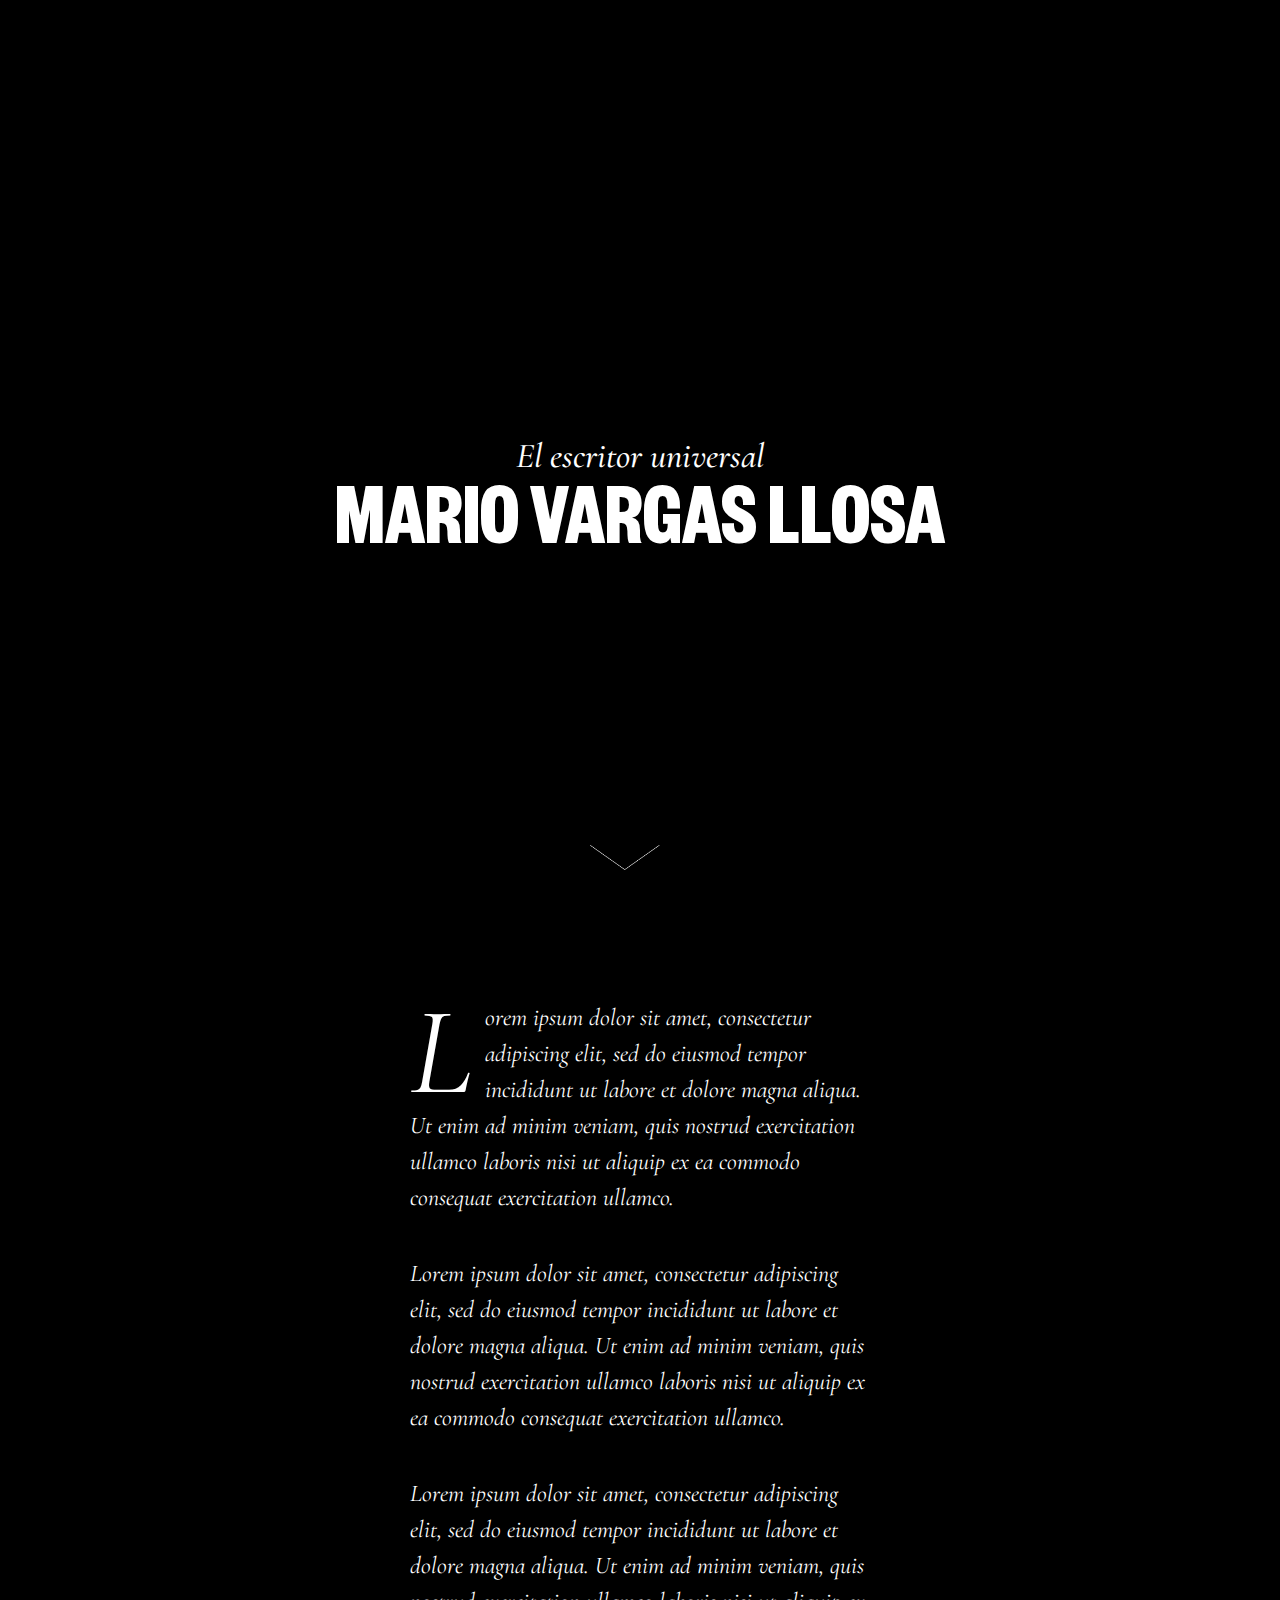
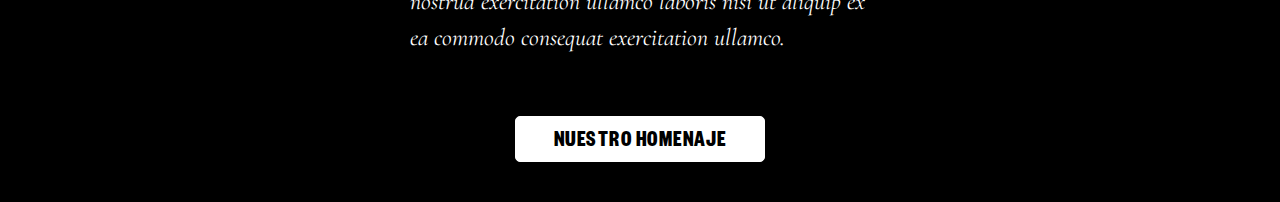
==== index.html @ a758bfcf "fondo blanco" ====
<!DOCTYPE html>
<html lang="en">
<head>
    <meta charset="UTF-8">
    <meta name="viewport" content="width=device-width, initial-scale=1.0">
    <title>MVLL</title>

    <link rel="preconnect" href="https://fonts.googleapis.com">
    <link rel="preconnect" href="https://fonts.gstatic.com" crossorigin>
    <link href="https://fonts.googleapis.com/css2?family=Cormorant+Garamond:ital,wght@0,300;0,400;0,500;0,600;0,700;1,300;1,400;1,500;1,600;1,700&display=swap" rel="stylesheet">

    <style>
        @font-face {
            font-family: 'Founders Grotesk X-Condensed';
            src: url('./fonts/FoundersGroteskXCond-Bold.woff2') format('woff2'),
                 url('./fonts/FoundersGroteskXCond-Bold.woff') format('woff');
            font-weight: bold;            
        }

        body, html {
            background-color: #000;
            margin: 0;
            padding: 0;
            overflow-x: hidden;
            font-style: normal;
            font-display: swap;
        }
        .main-intro{    
            transition: opacity 1s ease-out;
        }
            .box-pantalla-inicio{
                background: #000;
                background-size: cover;
                height: 100vh;       
                position: relative;              
                width: 100%;  
            }
                .box-pantalla-inicio h1{
                    color: #fff;
                    font: 90px / 1.2 'Founders Grotesk X-Condensed';
                    left: 50%;
                    text-align: center;
                    text-transform: uppercase;
                    transform: translate(-50%, -50%);                
                    position: absolute;
                    top: 50%;
                }
                    .box-pantalla-inicio h1 span{
                        display: block;
                        font-family: "Cormorant Garamond", serif;
                        font-size: 35px;
                        font-style: italic;
                        font-weight: 500;
                        text-transform: none;
                    }
                .box-pantalla-inicio img{
                    bottom: 30px;
                    cursor: pointer;
                    left: 50%;
                    margin-left: -50px;
                    max-width: 70px;
                    position: absolute;
                }
            .box-texto-intro{
                padding-top: 100px;
            }
                .box-texto-intro p{
                    color: #fff;
                    font: 24px/1.5 "Cormorant Garamond", serif;
                    font-weight: 400;
                    font-style: italic;
                    margin: 0 auto 40px;
                    max-width: 460px;
                }
                    .box-texto-intro p.capitular::first-letter{
                        font-size: 125px;
                        float: left;
                        line-height: 105px;          
                        margin-right: 0.1em;                                     
                    }
                .box-texto-intro a{
                    background-color: #fff;
                    border: 1px solid #fff;
                    border-radius: 5px;
                    box-sizing: border-box;
                    color: #000;
                    display: block;
                    font: 24px/1.4 'Founders Grotesk X-Condensed';
                    letter-spacing: 0.5px;
                    margin: 60px auto 40px;
                    max-width: 250px;
                    padding: 10px 20px 0 20px;
                    text-align: center;
                    text-decoration: none;
                    text-transform: uppercase;
                }
                    .box-texto-intro a:hover{
                        background-color: #000;
                        color: #fff;
                    }
        .main{
            display: none;
        }
        .hidden {
            display: none;
        }
        #spiral-container {
            width: 100%;
            height: 100vh;
            position: fixed;
            top: 0;
            left: 0;
        }
        .image-title {
            position: fixed;
            top: 80%;
            left: 50%;
            transform: translateX(-50%);
            font-size: 24px;
            font-family: Arial, sans-serif;
            color: #000;
            opacity: 0;
            transition: opacity 0.3s ease;
        }

        .fixed-image {
            position: fixed;
            top: 30%;
            left: 50%;
            transform: translate(-50%, -50%);
            width: 300px;
            height: 300px;
            background-image: url('./img/bg-centro.png'); 
            background-size: cover;
            z-index: 1;
        }

        @media only screen and (max-width: 640px) {

            .box-pantalla-inicio h1{
                font-size: 4.5rem;
                line-height: 0.9;
                width: 95%;
            }
            .box-pantalla-inicio h1 span{
                font-size: 30px;
                line-height: 2;
            }
            .box-texto-intro p{
                padding: 0 20px;
            }

        }

    </style>
</head>
<body>
    <div class="main-intro">
        <div class="box-pantalla-inicio">
            <!--<h1>
                <span>Mario Vargas Llosa</span>
               El escritor universal
            </h1>-->
            <h1>
                <span>El escritor universal</span>
                Mario Vargas Llosa
            </h1>
            <img class="flecha" src="./img/flecha-bajar.png" alt="" width="100%">
        </div>
        <div class="box-texto-intro">
            <p class="capitular">
                Lorem ipsum dolor sit amet, consectetur adipiscing elit, sed do eiusmod tempor incididunt ut labore et dolore magna aliqua. Ut enim ad minim veniam, quis nostrud exercitation ullamco laboris nisi ut aliquip ex ea commodo consequat exercitation ullamco.
            </p>
            <p>
                Lorem ipsum dolor sit amet, consectetur adipiscing elit, sed do eiusmod tempor incididunt ut labore et dolore magna aliqua. Ut enim ad minim veniam, quis nostrud exercitation ullamco laboris nisi ut aliquip ex ea commodo consequat exercitation ullamco.
            </p>
            <p>
                Lorem ipsum dolor sit amet, consectetur adipiscing elit, sed do eiusmod tempor incididunt ut labore et dolore magna aliqua. Ut enim ad minim veniam, quis nostrud exercitation ullamco laboris nisi ut aliquip ex ea commodo consequat exercitation ullamco.
            </p>
            <a href="./index-contenido.html">nuestro homenaje</a>
        </div>
    </div>
    
    <script>
        document.querySelector(".flecha").addEventListener("click", function() {
            const target = document.querySelector(".box-texto-intro");
            window.scrollTo({
                top: target.offsetTop,
                behavior: "smooth"
            });
        });

    </script>


</body>
</html>
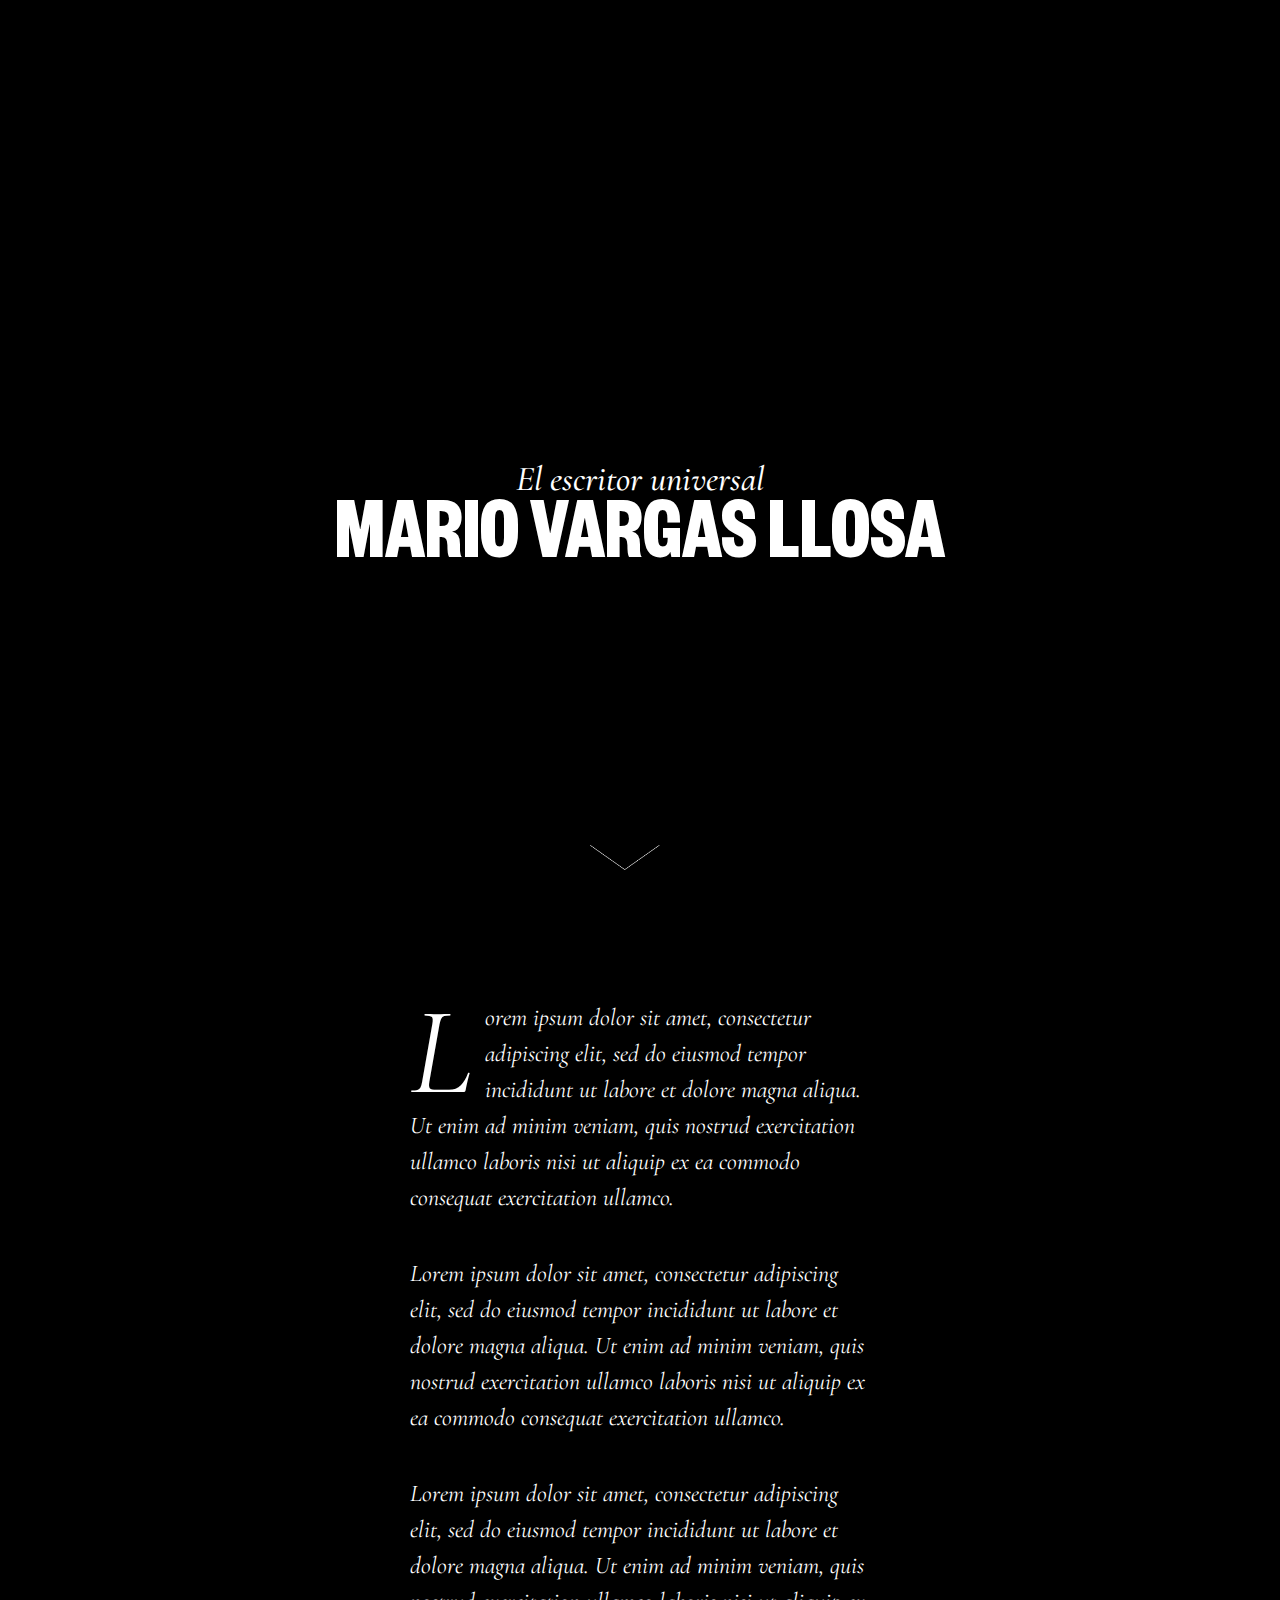
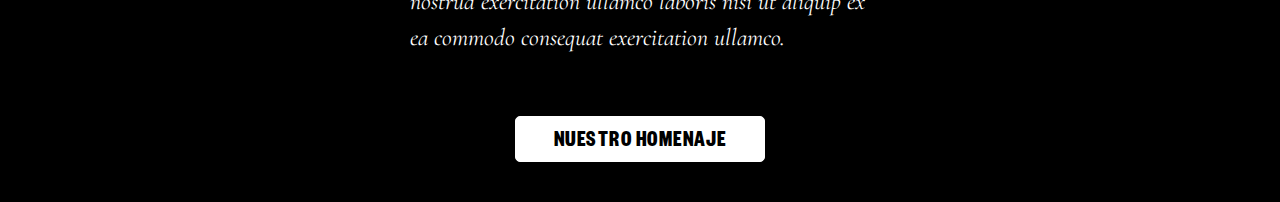
==== commit 230e5531: "fondo blanco" ====
--- a/index.html
+++ b/index.html
@@ -37,7 +37,7 @@
             }
                 .box-pantalla-inicio h1{
                     color: #fff;
-                    font: 90px / 1.2 'Founders Grotesk X-Condensed';
+                    font: 90px/0.7 'Founders Grotesk X-Condensed';
                     left: 50%;
                     text-align: center;
                     text-transform: uppercase;
@@ -51,6 +51,7 @@
                         font-size: 35px;
                         font-style: italic;
                         font-weight: 500;
+                        line-height: 70px;
                         text-transform: none;
                     }
                 .box-pantalla-inicio img{
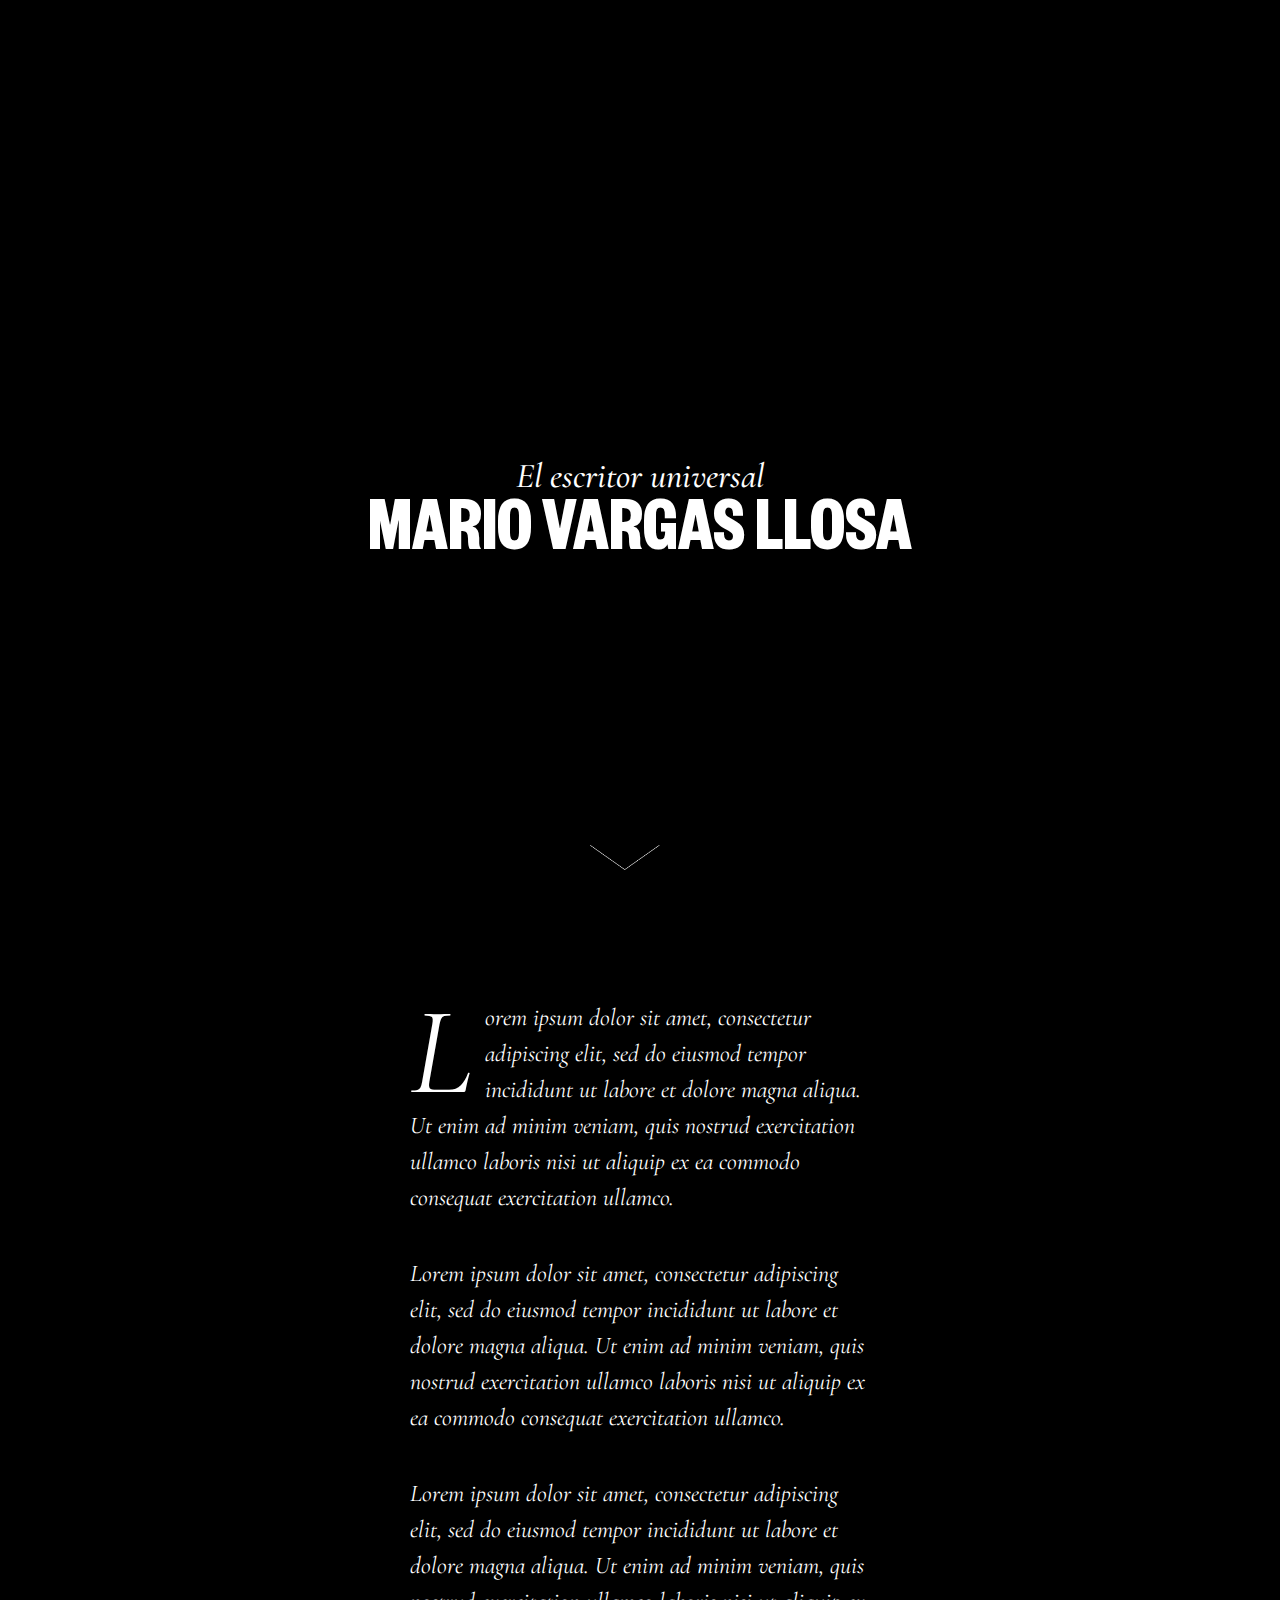
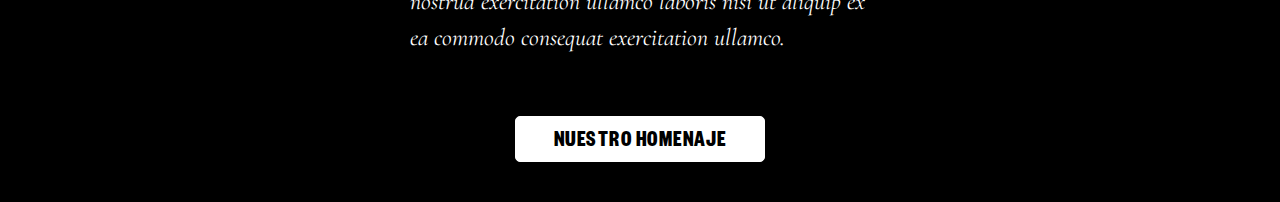
==== commit 2a1727b9: "video en carrusel" ====
--- a/index.html
+++ b/index.html
@@ -37,13 +37,14 @@
             }
                 .box-pantalla-inicio h1{
                     color: #fff;
-                    font: 90px/0.7 'Founders Grotesk X-Condensed';
+                    font: 80px / 0.7 'Founders Grotesk X-Condensed';
                     left: 50%;
                     text-align: center;
                     text-transform: uppercase;
-                    transform: translate(-50%, -50%);                
+                    transform: translate(-50%, -50%);
                     position: absolute;
                     top: 50%;
+                    width: 100%;
                 }
                     .box-pantalla-inicio h1 span{
                         display: block;
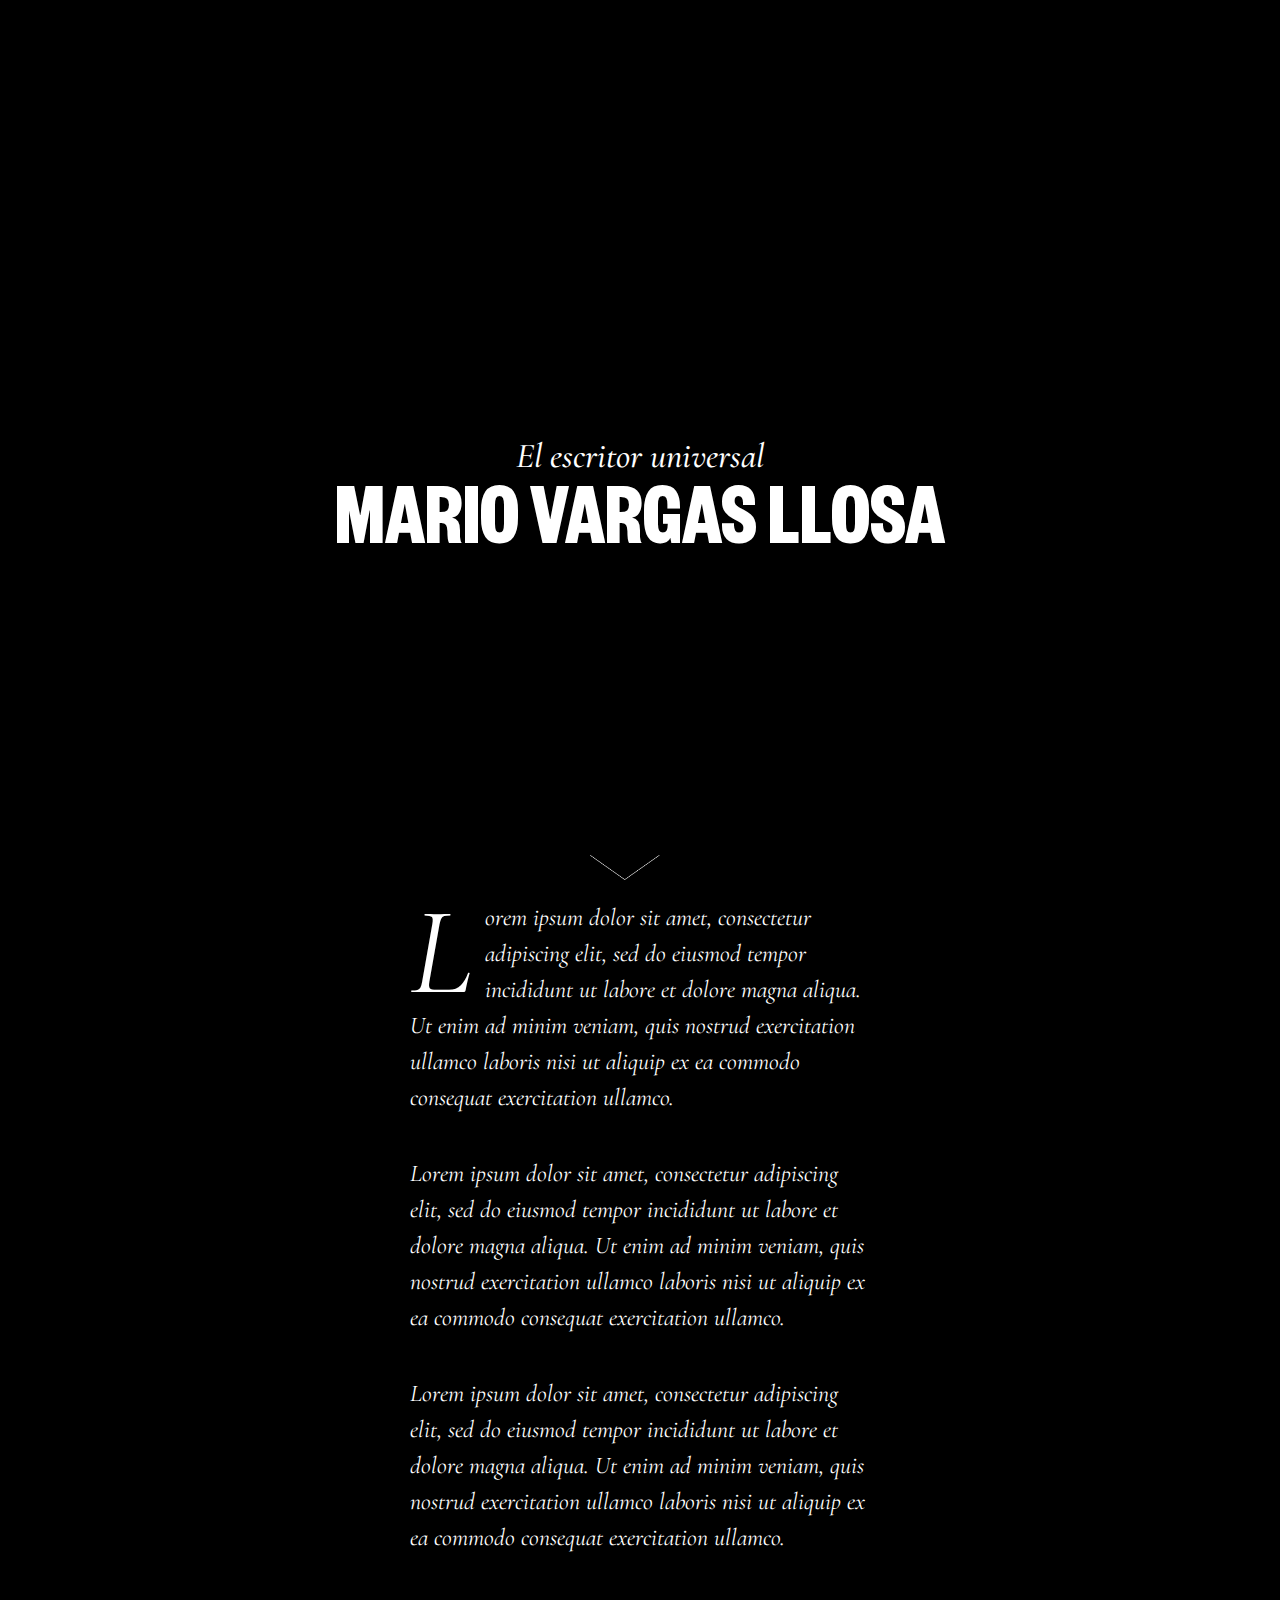
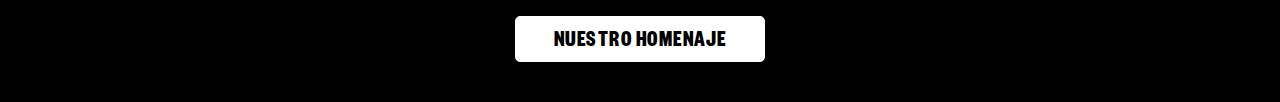
==== commit 36c18a4e: "update" ====
--- a/index.html
+++ b/index.html
@@ -5,164 +5,16 @@
     <meta name="viewport" content="width=device-width, initial-scale=1.0">
     <title>MVLL</title>
 
+    <link rel="stylesheet" href="../css/style.css">
     <link rel="preconnect" href="https://fonts.googleapis.com">
     <link rel="preconnect" href="https://fonts.gstatic.com" crossorigin>
     <link href="https://fonts.googleapis.com/css2?family=Cormorant+Garamond:ital,wght@0,300;0,400;0,500;0,600;0,700;1,300;1,400;1,500;1,600;1,700&display=swap" rel="stylesheet">
 
-    <style>
-        @font-face {
-            font-family: 'Founders Grotesk X-Condensed';
-            src: url('./fonts/FoundersGroteskXCond-Bold.woff2') format('woff2'),
-                 url('./fonts/FoundersGroteskXCond-Bold.woff') format('woff');
-            font-weight: bold;            
-        }
-
-        body, html {
-            background-color: #000;
-            margin: 0;
-            padding: 0;
-            overflow-x: hidden;
-            font-style: normal;
-            font-display: swap;
-        }
-        .main-intro{    
-            transition: opacity 1s ease-out;
-        }
-            .box-pantalla-inicio{
-                background: #000;
-                background-size: cover;
-                height: 100vh;       
-                position: relative;              
-                width: 100%;  
-            }
-                .box-pantalla-inicio h1{
-                    color: #fff;
-                    font: 80px / 0.7 'Founders Grotesk X-Condensed';
-                    left: 50%;
-                    text-align: center;
-                    text-transform: uppercase;
-                    transform: translate(-50%, -50%);
-                    position: absolute;
-                    top: 50%;
-                    width: 100%;
-                }
-                    .box-pantalla-inicio h1 span{
-                        display: block;
-                        font-family: "Cormorant Garamond", serif;
-                        font-size: 35px;
-                        font-style: italic;
-                        font-weight: 500;
-                        line-height: 70px;
-                        text-transform: none;
-                    }
-                .box-pantalla-inicio img{
-                    bottom: 30px;
-                    cursor: pointer;
-                    left: 50%;
-                    margin-left: -50px;
-                    max-width: 70px;
-                    position: absolute;
-                }
-            .box-texto-intro{
-                padding-top: 100px;
-            }
-                .box-texto-intro p{
-                    color: #fff;
-                    font: 24px/1.5 "Cormorant Garamond", serif;
-                    font-weight: 400;
-                    font-style: italic;
-                    margin: 0 auto 40px;
-                    max-width: 460px;
-                }
-                    .box-texto-intro p.capitular::first-letter{
-                        font-size: 125px;
-                        float: left;
-                        line-height: 105px;          
-                        margin-right: 0.1em;                                     
-                    }
-                .box-texto-intro a{
-                    background-color: #fff;
-                    border: 1px solid #fff;
-                    border-radius: 5px;
-                    box-sizing: border-box;
-                    color: #000;
-                    display: block;
-                    font: 24px/1.4 'Founders Grotesk X-Condensed';
-                    letter-spacing: 0.5px;
-                    margin: 60px auto 40px;
-                    max-width: 250px;
-                    padding: 10px 20px 0 20px;
-                    text-align: center;
-                    text-decoration: none;
-                    text-transform: uppercase;
-                }
-                    .box-texto-intro a:hover{
-                        background-color: #000;
-                        color: #fff;
-                    }
-        .main{
-            display: none;
-        }
-        .hidden {
-            display: none;
-        }
-        #spiral-container {
-            width: 100%;
-            height: 100vh;
-            position: fixed;
-            top: 0;
-            left: 0;
-        }
-        .image-title {
-            position: fixed;
-            top: 80%;
-            left: 50%;
-            transform: translateX(-50%);
-            font-size: 24px;
-            font-family: Arial, sans-serif;
-            color: #000;
-            opacity: 0;
-            transition: opacity 0.3s ease;
-        }
-
-        .fixed-image {
-            position: fixed;
-            top: 30%;
-            left: 50%;
-            transform: translate(-50%, -50%);
-            width: 300px;
-            height: 300px;
-            background-image: url('./img/bg-centro.png'); 
-            background-size: cover;
-            z-index: 1;
-        }
-
-        @media only screen and (max-width: 640px) {
-
-            .box-pantalla-inicio h1{
-                font-size: 4.5rem;
-                line-height: 0.9;
-                width: 95%;
-            }
-            .box-pantalla-inicio h1 span{
-                font-size: 30px;
-                line-height: 2;
-            }
-            .box-texto-intro p{
-                padding: 0 20px;
-            }
-
-        }
-
-    </style>
+ 
 </head>
-<body>
+<body id="intro">
     <div class="main-intro">
         <div class="box-pantalla-inicio">
-            <!--<h1>
-                <span>Mario Vargas Llosa</span>
-               El escritor universal
-            </h1>-->
             <h1>
                 <span>El escritor universal</span>
                 Mario Vargas Llosa
@@ -179,10 +31,11 @@
             <p>
                 Lorem ipsum dolor sit amet, consectetur adipiscing elit, sed do eiusmod tempor incididunt ut labore et dolore magna aliqua. Ut enim ad minim veniam, quis nostrud exercitation ullamco laboris nisi ut aliquip ex ea commodo consequat exercitation ullamco.
             </p>
-            <a href="./index-contenido.html">nuestro homenaje</a>
+            <a href="./menu/">nuestro homenaje</a>
         </div>
     </div>
     
+    <!-- flecha bajar -->
     <script>
         document.querySelector(".flecha").addEventListener("click", function() {
             const target = document.querySelector(".box-texto-intro");
--- a/css/style.css
+++ b/css/style.css
@@ -0,0 +1,499 @@
+@font-face {
+    font-family: 'founders_groteskregular';
+    src: url('../fonts/foundersgrotesk-regular-webfont.woff2') format('woff2'),
+         url('../fonts/foundersgrotesk-regular-webfont.woff') format('woff');
+}
+@font-face {
+    font-family: 'Founders Grotesk X-Condensed';
+    src: url('../fonts/FoundersGroteskXCond-Bold.woff2') format('woff2'),
+         url('../fonts/FoundersGroteskXCond-Bold.woff') format('woff');
+    font-weight: bold;            
+}
+
+body, html {    
+    margin: 0;
+    padding: 0;
+    overflow-x: hidden;
+    /* height: 400vh; */
+    font-style: normal;
+    font-display: swap;
+    -webkit-font-smoothing:antialiased;
+    -moz-osx-font-smoothing: grayscale;
+}
+    #intro{
+        background-color: #000;
+    }
+    #menu{
+        overflow-x: hidden;
+        height: 400vh; 
+    }
+    #capitulo{
+
+    }
+.main-intro{
+    /*height: 100%;*/
+    opacity: 1;     
+    z-index: 1000;
+    transition: opacity 1s ease-out;
+}
+    .box-pantalla-inicio{
+        background: #000;
+        background-size: cover;
+        height: 100vh;       
+        position: relative;              
+        width: 100%;  
+    }
+        .box-pantalla-inicio h1{
+            color: #fff;
+            font: 90px / 1.2 'Founders Grotesk X-Condensed';
+            left: 50%;
+            text-align: center;
+            text-transform: uppercase;
+            transform: translate(-50%, -50%);                
+            position: absolute;
+            top: 50%;
+        }
+            .box-pantalla-inicio h1 span{
+                display: block;
+                font-family: "Cormorant Garamond", serif;
+                font-size: 35px;
+                font-style: italic;
+                font-weight: 500;
+                text-transform: none;
+            }
+        .box-pantalla-inicio img{
+            bottom: 20px;
+            cursor: pointer;
+            left: 50%;
+            margin-left: -50px;
+            max-width: 70px;
+            position: absolute;
+        }
+    .box-texto-intro{
+
+    }
+        .box-texto-intro p{
+            color: #fff;
+            font: 24px / 1.5 "Cormorant Garamond", serif;
+            font-weight: 400;
+            font-style: italic;
+            margin: 0 auto 40px;
+            max-width: 460px;      
+        }
+        .box-texto-intro a {
+            background-color: #fff;
+            border: 1px solid #fff;
+            border-radius: 5px;
+            box-sizing: border-box;
+            color: #000;
+            display: block;
+            font: 24px / 1.4 'Founders Grotesk X-Condensed';
+            letter-spacing: 0.5px;
+            margin: 60px auto 40px;
+            max-width: 250px;
+            padding: 10px 20px 0 20px;
+            text-align: center;
+            text-decoration: none;
+            text-transform: uppercase;
+        }
+        .box-texto-intro p.capitular::first-letter,
+        p.interior-capitular::first-letter {
+            font-size: 125px;
+            float: left;
+            line-height: 105px;
+            margin-right: 0.1em;
+        }
+            p.interior-capitular::first-letter{
+                font-size: 90px;                
+                line-height: 70px;
+            }
+
+#spiral-container {
+    width: 100%;
+    height: 100vh;
+    position: fixed;
+    top: 0;
+    left: 0;
+}
+    .image-title {
+        position: fixed;
+        top: 80%;
+        left: 50%;
+        transform: translateX(-50%);
+        font-size: 24px;
+        font-family: Arial, sans-serif;
+        color: #000;
+        opacity: 0;
+        transition: opacity 0.3s ease;
+    }
+    .fixed-image {
+        position: fixed;
+        top: 30%;
+        left: 50%;
+        transform: translate(-50%, -50%);
+        width: 300px;
+        height: 300px;
+        background-image: url('./img/bg-centro.png');
+        background-size: cover;
+        z-index: 1; 
+    }
+
+.main-indicacion{
+    background-color: rgba(255, 255, 255, 0.9);
+    height: 100%;
+    opacity: 1;            
+    position: fixed;
+    width: 100%;
+    z-index: 10;
+    transition: opacity 1s ease;
+}
+    .box-ctn-indicacion{
+        left: 50%;
+        position: absolute;
+        transform: translate(-50%, -50%);
+        top: 50%;
+    }
+        .box-ctn-indicacion img{
+            display: block;
+            margin: 0 auto;
+            max-width: 20px;
+        }
+        .box-ctn-indicacion p{
+            color: rgb(59, 59, 59);
+            font: 17px/1.2 arial;
+            margin: 10px auto;
+            max-width: 200px;
+            text-align: center;
+        }
+    .main-indicacion.fade-out {
+        opacity: 0;
+        pointer-events: none; 
+    }
+#indicacion-desktop{
+    display: block;
+}
+#indicacion-movil{
+    display: none;
+}
+    #indicacion-movil img{
+        max-width: 30px;
+    }
+#image-title {
+    opacity: 0; 
+    transition: opacity 0.5s ease;             
+}
+
+.box-titular-interior{
+    position: fixed;
+    top: 10px;
+    width: 100%;
+    z-index: 10;
+}
+    .box-titular-interior h4{
+        color: #000;
+        font: 40px / 0.7 'Founders Grotesk X-Condensed';
+        letter-spacing: 1px;
+        margin: 0 auto;
+        text-align: center;
+        text-transform: uppercase;
+    }
+    .box-titular-interior h4 span {
+            display: block;
+            font-family: "Cormorant Garamond", serif;
+            font-size: 27px;
+            font-style: italic;
+            font-weight: 500;
+            letter-spacing: -1px;
+            line-height: 50px;
+            text-transform: none;
+        }
+
+.menu {
+    background-color: #333;
+    display: flex;
+    width: 100%;    
+}      
+    .menu-button {
+        color: white;
+        cursor: pointer;
+        font-size: 1em;
+        padding: 15px;        
+        text-align: center;        
+        
+        transition: background-color 0.3s;
+    }      
+        .menu-button a{
+            font: 1.1rem/1.2 "Cormorant Garamond", serif;
+            text-decoration: none;
+        }  
+            .menu-button a img{
+                display: inline-block;
+                margin: 0 5px;
+                max-width: 20px;
+                vertical-align: top;
+            }
+        .inicio {
+            background-color: #000;
+            flex: 1;            
+        }
+            .inicio a{
+                color: #fff;
+            }
+        .capitulo {
+            background-color: #fff;
+            border-right: 1px solid #000;
+            color: #000;
+            flex: 2;            
+        }  
+            .capitulo a{
+                color: #000;
+            }
+            .menu-button:hover {
+                /*background-color: #000;*/
+                color: #fff;
+            }
+.header-interior{
+    background-color: #000;
+    color: #fff;
+    padding: 40px 0 60px;
+    text-align: center;
+}
+    .header-interior h5{
+        font: 1.5rem/1.2 "Cormorant Garamond", serif;
+        text-align: center;
+        font-style: italic;
+        font-weight: 500;   
+        margin: 0 auto;
+        position: relative;
+    }
+        .header-interior h5::before,
+        .header-interior h5::after{
+            background-color: #fff;
+            content: '';
+            display: inline-block;
+            height: 1px;
+            margin: 0 10px;
+            vertical-align: middle;
+            width: 10%;            
+        }
+    .header-interior h1{    
+        font: 5rem/0.8 'Founders Grotesk X-Condensed';
+        margin: 3vh auto;
+        max-width: 650px;
+        text-align: center;
+        text-transform: uppercase;
+    }
+    .header-interior p{
+        display: inline-block;
+        font: 1.2rem/1.3 "Cormorant Garamond", serif;
+        font-style: italic;
+        margin: 0 auto;
+        max-width: 340px;
+        text-align: left;
+        vertical-align: top;
+    }
+        p.interior-capitular{
+            
+        }
+    span.separador{
+        background-color: #fff;
+        display: inline-block;
+        height: 250px;
+        margin: 0 20px;
+        vertical-align: top;
+        width: 1px;
+    }
+
+
+.timeline{
+    box-sizing: border-box;
+    padding:50px 0;
+    position:relative;
+    margin: 50px auto;
+    max-width: 800px;    
+}
+    .timeline:before {
+        background:#000;
+        content: '';
+        position:absolute;
+        height:100%;
+        left:50%;        
+        top:-20px;        
+        width:2px;
+        z-index:1;
+    }   
+    .timeline ul{
+        margin:0;
+        padding:0 ;
+    }  
+        .timeline ul li{
+            box-sizing: border-box; 
+            line-height: normal;
+            list-style: none;     
+            
+            position: relative;
+            width: 50%;            
+        }  
+        .timeline ul li .right_content h2{
+            color:#000;
+            font: 6rem/1 "Cormorant Garamond", serif;
+            font-style: italic;
+            margin: 0 auto;
+            padding:0px 2px 18px 0px;
+        }
+        .timeline ul li .right_content h3{
+            font: 1.6rem/1 "Cormorant Garamond", serif;
+            font-style: italic;
+            font-weight: 700;
+            margin: 0 auto;
+        }
+        .timeline ul li .right_content p{
+            font: 16px/1.3 'founders_groteskregular';
+        }
+        .timeline ul li .right_content img{
+            margin: 10px auto;
+        }
+        .timeline ul li:nth-child(odd){
+            border-top: 1px solid #000;
+            clear: both;
+            float: left;
+            padding: 30px 50px 40px 0;
+            text-align: left;            
+        }  
+        .timeline ul li:nth-child(even){
+            clear: both;
+            border-top: 1px solid #000;
+            float: right;
+            margin-top: -400px;
+            padding: 30px 0 40px 50px;
+            text-align:left;            
+        }
+  
+  .left_content{
+    padding-bottom:20px;
+  }
+  
+    .timeline ul li:nth-child(odd):before{
+        content: '';
+        position:absolute;
+        width:10px;
+        height:10px;
+        background:#000;
+        border-radius:50%;
+        right: -6px;
+        top: -5px;
+        z-index:1;
+    }  
+    .timeline ul li:nth-child(even):before{
+        content: '';
+        position:absolute;
+        width:10px;
+        height:10px;
+        background:#000;
+        border-radius:50%;
+        left: -4px;
+        top: -5px;
+    }
+  
+    .timeline ul li:nth-child(odd) .left_content{
+        position:absolute;
+        top:12px;
+        right:-165px;
+        margin:0;
+        padding:8px 16px;
+    
+        color:#fff;
+        box-shadow:0 0 0 3px rgba(59,112,239,0.3);
+        border-radius:18px;
+        
+    }
+    
+    .timeline ul li:nth-child(even) .left_content{
+        position:absolute;
+        top:12px;
+        left:-165px;
+        margin:0;
+        padding:8px 16px;
+        
+        color:#fff;
+        box-shadow:0 0 0 3px rgba(59,112,239,0.3);
+        border-radius:18px;
+        
+    }
+
+
+@media only screen and (max-width: 640px) {
+
+    body,
+    html{
+        height: 100vh;
+    }
+
+    #indicacion-desktop{
+        display: none;
+    }
+    #indicacion-movil{
+        display: block;
+    }
+    .box-pantalla-inicio h1{
+        font-size: 4.5rem;
+        line-height: 0.9;
+        width: 95%;
+    }
+    .box-pantalla-inicio h1 span{
+        font-size: 30px;
+        line-height: 2;
+    }            
+    .menu-button {
+        font-size: 0.9em;
+        padding: 12px;
+    }
+    .header-interior h1 {
+        font-size: 3rem;        
+    }
+    .header-interior p{
+        margin-bottom: 20px;
+    }
+    span.separador{
+        display: none;
+    }
+    .timeline ul {
+        padding-left: 20px;
+    }
+    .timeline ul li .right_content p{
+        font-size: 21px;
+    }
+
+}
+  
+@media (max-width: 1000px){
+    
+    .timeline{
+        width:100%;
+    }
+}
+  
+@media (max-width: 767px){
+    .timeline{
+        width:100%;
+    }
+    .timeline:before{
+        left:20px;
+    }
+    .timeline ul li:nth-child(odd),
+    .timeline ul li:nth-child(even){        
+        margin-top: inherit;
+        padding: 30px 30px 40px;
+        text-align:left;
+        width:100%;       
+    }
+    
+    .timeline ul li:nth-child(odd):before{
+        left: -3px;    
+        /*top: -18px; */ 
+    }
+    .timeline ul li:nth-child(even):before{ 
+        left: -3px;    
+        /*top: -18px; */  
+    }  
+}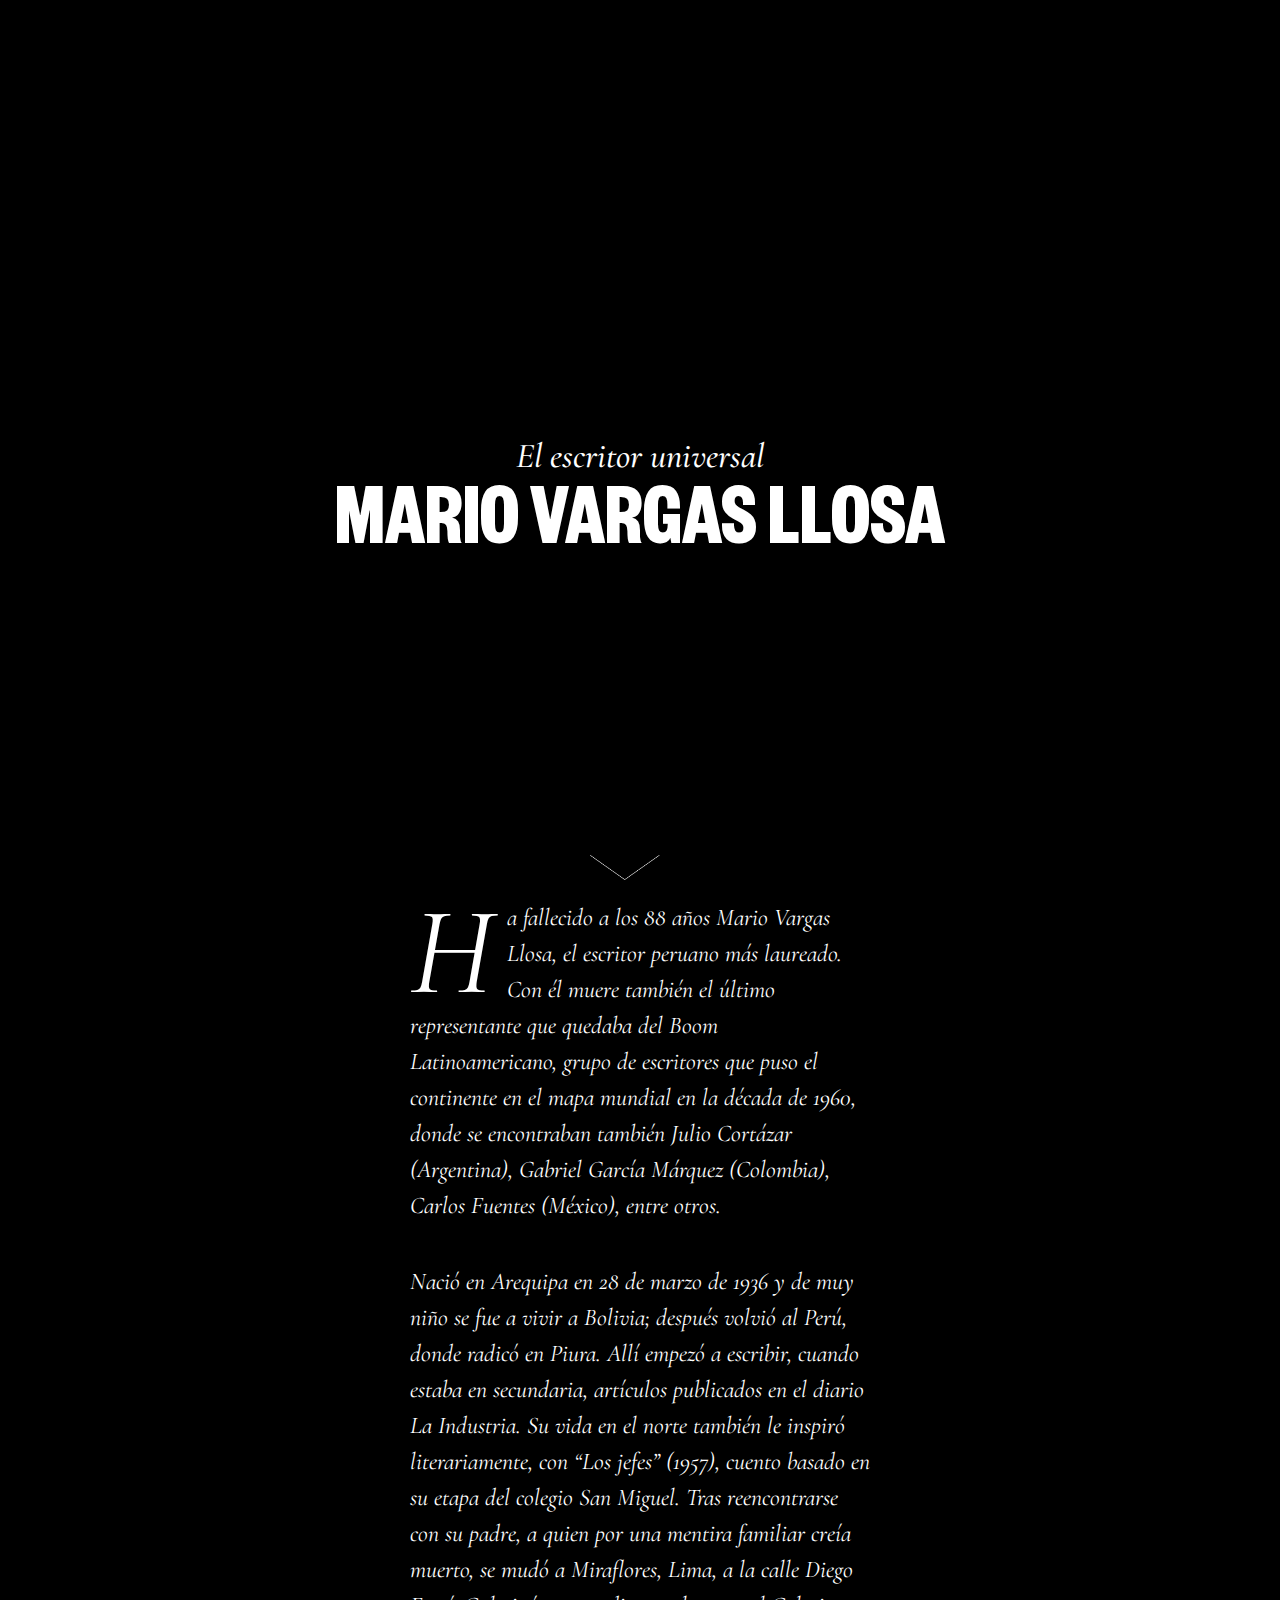
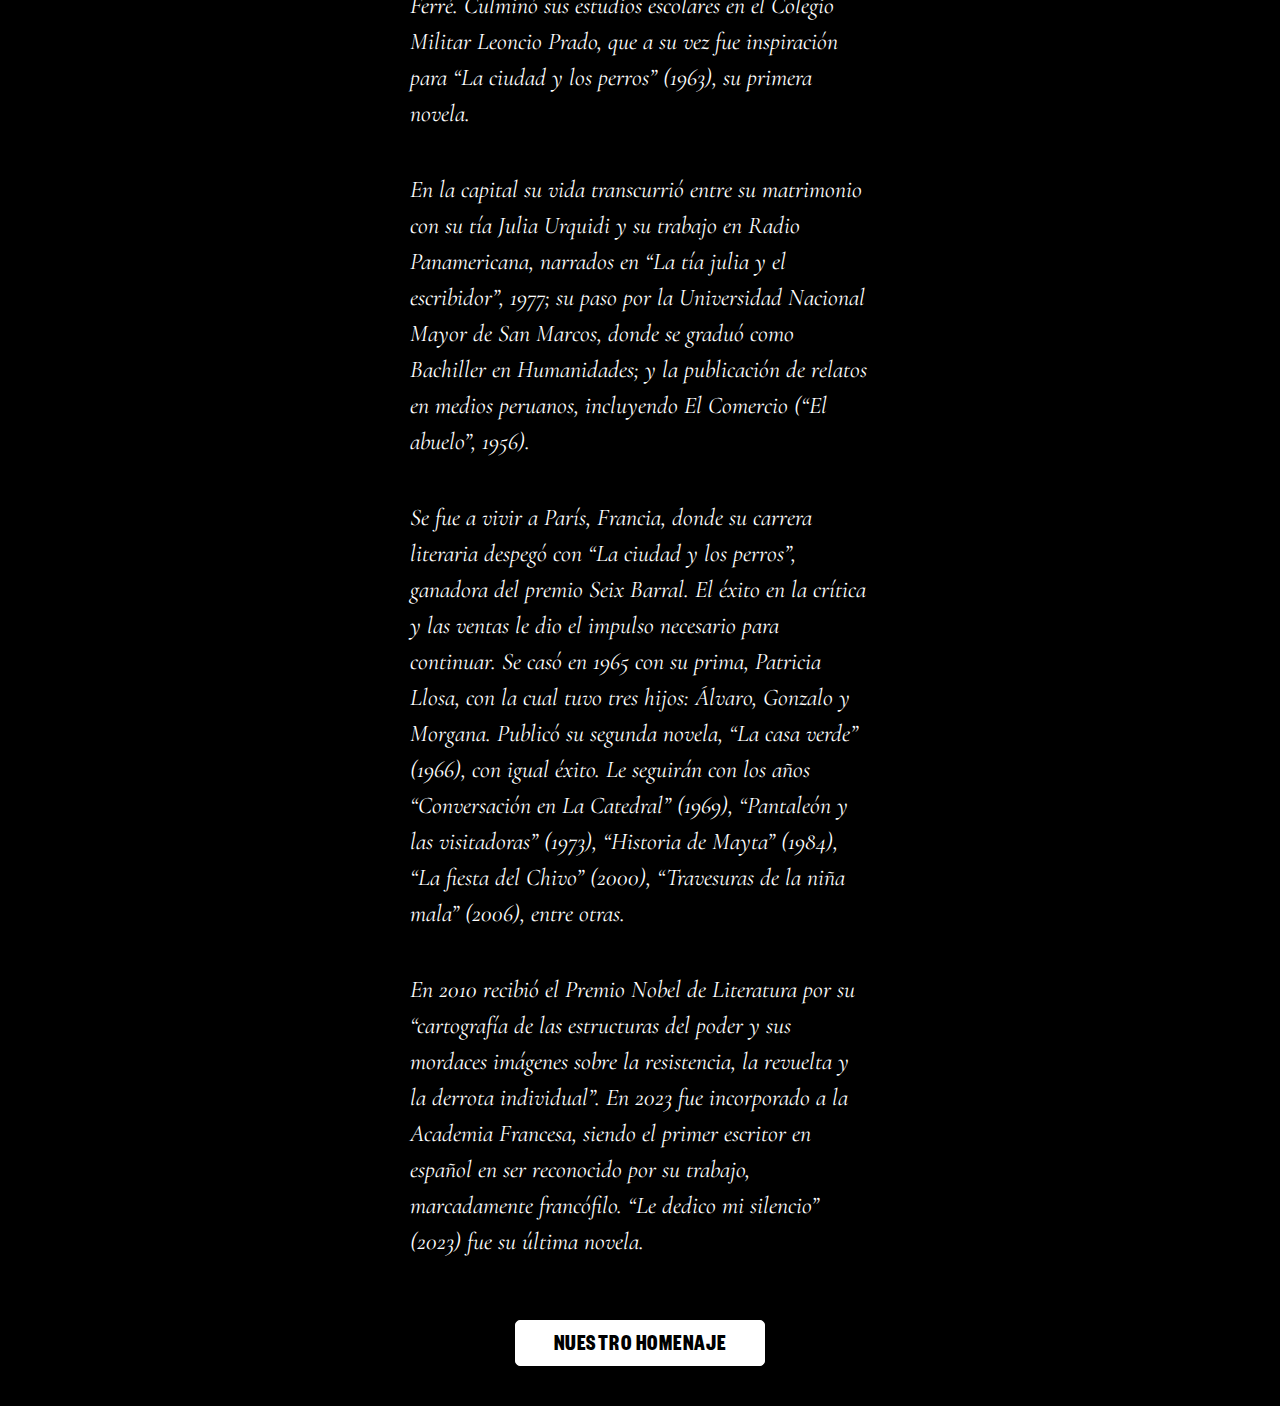
==== commit 962dc44b: "update" ====
--- a/index.html
+++ b/index.html
@@ -5,7 +5,7 @@
     <meta name="viewport" content="width=device-width, initial-scale=1.0">
     <title>MVLL</title>
 
-    <link rel="stylesheet" href="../css/style.css">
+    <link rel="stylesheet" href="./css/style.css?v2">
     <link rel="preconnect" href="https://fonts.googleapis.com">
     <link rel="preconnect" href="https://fonts.gstatic.com" crossorigin>
     <link href="https://fonts.googleapis.com/css2?family=Cormorant+Garamond:ital,wght@0,300;0,400;0,500;0,600;0,700;1,300;1,400;1,500;1,600;1,700&display=swap" rel="stylesheet">
@@ -23,13 +23,20 @@
         </div>
         <div class="box-texto-intro">
             <p class="capitular">
-                Lorem ipsum dolor sit amet, consectetur adipiscing elit, sed do eiusmod tempor incididunt ut labore et dolore magna aliqua. Ut enim ad minim veniam, quis nostrud exercitation ullamco laboris nisi ut aliquip ex ea commodo consequat exercitation ullamco.
+                Ha fallecido a los 88 años Mario Vargas Llosa, el escritor peruano más laureado. Con él muere también el último representante que quedaba del Boom Latinoamericano, grupo de escritores que puso el continente en el mapa mundial en la década de 1960, donde se encontraban también Julio Cortázar (Argentina), Gabriel García Márquez (Colombia), Carlos Fuentes (México), entre otros.
             </p>
             <p>
-                Lorem ipsum dolor sit amet, consectetur adipiscing elit, sed do eiusmod tempor incididunt ut labore et dolore magna aliqua. Ut enim ad minim veniam, quis nostrud exercitation ullamco laboris nisi ut aliquip ex ea commodo consequat exercitation ullamco.
+                Nació en Arequipa en 28 de marzo de 1936 y de muy niño se fue a vivir a Bolivia; después volvió al Perú, donde radicó en Piura. Allí empezó a escribir, cuando estaba en secundaria, artículos publicados en el diario La Industria. Su vida en el norte también le inspiró literariamente, con “Los jefes” (1957), cuento basado en su etapa del colegio San Miguel. Tras reencontrarse con su padre, a quien por una mentira familiar creía muerto, se mudó a Miraflores, Lima, a la calle Diego Ferré. Culminó sus estudios escolares en el Colegio Militar Leoncio Prado, que a su vez fue inspiración para “La ciudad y los perros” (1963), su primera novela.
             </p>
             <p>
-                Lorem ipsum dolor sit amet, consectetur adipiscing elit, sed do eiusmod tempor incididunt ut labore et dolore magna aliqua. Ut enim ad minim veniam, quis nostrud exercitation ullamco laboris nisi ut aliquip ex ea commodo consequat exercitation ullamco.
+                En la capital su vida transcurrió entre su matrimonio con su tía Julia Urquidi y su trabajo en Radio Panamericana, narrados en “La tía julia y el escribidor”, 1977; su paso por la Universidad Nacional Mayor de San Marcos, donde se graduó como Bachiller en Humanidades; y la publicación de relatos en medios peruanos, incluyendo El Comercio (“El abuelo”, 1956).
+            </p>
+            <p>
+                Se fue a vivir a París, Francia, donde su carrera literaria despegó con “La ciudad y los perros”, ganadora del premio Seix Barral. El éxito en la crítica y las ventas le dio el impulso necesario para continuar. Se casó en 1965 con su prima, Patricia Llosa, con la cual tuvo tres hijos: Álvaro, Gonzalo y Morgana. Publicó su segunda novela, “La casa verde” (1966), con igual éxito. Le seguirán con los años “Conversación en La Catedral” (1969), “Pantaleón y las visitadoras” (1973), “Historia de Mayta” (1984), “La fiesta del Chivo” (2000), “Travesuras de la niña mala” (2006), entre otras.
+            </p>
+            <p>
+                En 2010 recibió el Premio Nobel de Literatura por su “cartografía de las estructuras del poder y sus mordaces imágenes sobre la resistencia, la revuelta y la derrota individual”. En 2023 fue incorporado a la Academia Francesa, siendo el primer escritor en español en ser reconocido por su trabajo, marcadamente francófilo. “Le dedico mi silencio” (2023) fue su última novela.
+
             </p>
             <a href="./menu/">nuestro homenaje</a>
         </div>
--- a/css/style.css
+++ b/css/style.css
@@ -2,6 +2,27 @@
     font-family: 'founders_groteskregular';
     src: url('../fonts/foundersgrotesk-regular-webfont.woff2') format('woff2'),
          url('../fonts/foundersgrotesk-regular-webfont.woff') format('woff');
+}
+@font-face {
+    font-family: 'founders_groteskmedium';
+    src: url('../fonts/foundersgrotesk-medium-webfont.woff2') format('woff2'),
+         url('../fonts/foundersgrotesk-medium-webfont.woff') format('woff');
+}
+@font-face {
+    font-family: 'Founders Grotesk';
+    src: url('../fonts/FoundersGrotesk-Bold.woff2') format('woff2'),
+        url('../fonts/FoundersGrotesk-Bold.woff') format('woff');
+    font-weight: bold;
+    font-style: normal;
+    font-display: swap;
+}
+@font-face {
+    font-family: 'Founders Grotesk light';
+    src: url('../fonts/FoundersGrotesk-Light.woff2') format('woff2'),
+        url('../fonts/FoundersGrotesk-Light.woff') format('woff');
+    font-weight: 300;
+    font-style: normal;
+    font-display: swap;
 }
 @font-face {
     font-family: 'Founders Grotesk X-Condensed';
@@ -9,11 +30,32 @@
          url('../fonts/FoundersGroteskXCond-Bold.woff') format('woff');
     font-weight: bold;            
 }
+@font-face {
+    font-family: 'Founders Grotesk Condensed';
+    src: url('../fonts/FoundersGroteskCond-Lt.woff2') format('woff2'),
+        url('../fonts/FoundersGroteskCond-Lt.woff') format('woff');
+    font-weight: 300;
+}
+
+@font-face {
+    font-family: 'prelomedium';
+    src: url('../fonts/Prelo-Medium-webfont.woff2') format('woff2'),
+         url('../fonts/Prelo-Medium-webfont.woff') format('woff');
+}
+
+@font-face {
+    font-family: 'prelobold'; 
+    src: url('../fonts/Prelo-Bold-webfont.woff2') format('woff2'),
+         url('../fonts/Prelo-Bold-webfont.woff') format('woff');
+}
+
+.clear{
+    clear: both;
+}
 
 body, html {    
     margin: 0;
-    padding: 0;
-    overflow-x: hidden;
+    padding: 0;    
     /* height: 400vh; */
     font-style: normal;
     font-display: swap;
@@ -28,7 +70,8 @@
         height: 400vh; 
     }
     #capitulo{
-
+        height: auto;
+        /*overflow-y: hidden;*/
     }
 .main-intro{
     /*height: 100%;*/
@@ -104,7 +147,7 @@
             margin-right: 0.1em;
         }
             p.interior-capitular::first-letter{
-                font-size: 90px;                
+                font-size: 71px;                
                 line-height: 70px;
             }
 
@@ -182,6 +225,17 @@
     opacity: 0; 
     transition: opacity 0.5s ease;             
 }
+.button-ok{
+    background-color: #000;
+    border-radius: 5px;
+    color: #fff;
+    display: block;
+    font: 1rem/1.4 'Founders Grotesk X-Condensed';
+    margin: 10px auto;
+    max-width: 100px;
+    padding: 10px;
+    text-align: center;
+}
 
 .box-titular-interior{
     position: fixed;
@@ -211,7 +265,9 @@
 .menu {
     background-color: #333;
     display: flex;
+    position: relative;
     width: 100%;    
+    z-index: 10;
 }      
     .menu-button {
         color: white;
@@ -232,6 +288,10 @@
                 max-width: 20px;
                 vertical-align: top;
             }
+            .menu-button a p{
+                display: inline-block;
+                margin: 0 auto;
+            }
         .inicio {
             background-color: #000;
             flex: 1;            
@@ -258,6 +318,92 @@
     padding: 40px 0 60px;
     text-align: center;
 }
+    .header-interior-capitulo-1{
+        background-color: #000;
+        height: 50vh;
+    }
+        .header-interior-capitulo-1{
+            padding-bottom: 0;
+            padding-top: 160px;    
+        }
+        #capitulo .header-interior-capitulo-1 h1{
+            max-width: 490px;
+        }
+        #capitulo .header-interior-capitulo-1 h3{
+            max-width: 600px;
+            text-transform: uppercase;
+        }
+    .header-interior-capitulo-2{
+        background-color: #C79421;
+    }
+    .header-interior-capitulo-3{
+        background-color: #98612B;
+    }
+    .header-interior-capitulo-4{
+        background-color: #98832B;
+    }
+    .header-interior-capitulo-5{
+        background-color: #98402B;
+    }
+        .header-interior-capitulo-2 p{
+            color: #000;
+        }
+    .header-interior-capitulo-7{
+        background-color: #34725F;
+        height: 50vh;
+    }
+        .header-interior-capitulo-7.header-interior h1{
+            padding-top: 100px;
+        }
+    .header-interior-capitulo-8{
+        height: 50vh;
+        overflow: hidden;
+        position: relative;
+    }
+        #capitulo .header-interior-capitulo-8 h1{
+            max-width: 450px;
+            position: relative;
+            z-index: 2;
+        }
+        #capitulo .header-interior-capitulo-8 h3{
+            max-width: 550px;
+            position: relative;
+            z-index: 2;
+        }
+        #capitulo .header-interior-capitulo-8 h5{
+            z-index: 2;
+        }
+        .header-interior-capitulo-8 img{
+            display: block;
+            margin: 80px auto 0;
+            max-width: 70px;
+            position: relative;
+            z-index: 2;
+        }
+        #videoBG{            
+            height: 100%;
+            left: 0;
+            object-fit: cover;
+            object-position: top;
+            position: absolute;
+            top: 0;
+            width: 100vw;
+            
+        }
+    .header-interior-capitulo-9{
+        background-color: #613472;
+        height: 50vh;
+    }
+        #capitulo .header-interior-capitulo-9 h1{
+            margin-top: 50px;
+            max-width: 500px;
+        }
+    .header-interior h3{
+        font: 1.5rem/1.2 'Founders Grotesk Condensed';
+        max-width: 450px;
+        text-align: center;
+        margin: 0 auto;
+    }
     .header-interior h5{
         font: 1.5rem/1.2 "Cormorant Garamond", serif;
         text-align: center;
@@ -302,6 +448,11 @@
         margin: 0 20px;
         vertical-align: top;
         width: 1px;
+    }
+    .header-interior img{
+        display: block;
+        margin: 10px auto;
+        max-width: 50px;
     }
 
 
@@ -393,21 +544,18 @@
         border-radius:50%;
         left: -4px;
         top: -5px;
-    }
-  
+    }  
     .timeline ul li:nth-child(odd) .left_content{
         position:absolute;
         top:12px;
         right:-165px;
         margin:0;
-        padding:8px 16px;
-    
+        padding:8px 16px;    
         color:#fff;
         box-shadow:0 0 0 3px rgba(59,112,239,0.3);
         border-radius:18px;
         
-    }
-    
+    }    
     .timeline ul li:nth-child(even) .left_content{
         position:absolute;
         top:12px;
@@ -420,7 +568,1174 @@
         border-radius:18px;
         
     }
-
+.box-obra{
+    box-sizing: border-box;
+    margin: 50px auto 80px;
+    max-width: 900px;
+}
+    .box-portada{
+        display: inline-block;
+        max-width: 400px;
+        vertical-align: top;
+    }
+        .box-portada h4{
+            display: inline-block;
+            font: 1.8rem/1 "Cormorant Garamond", serif;
+            font-style: italic;
+            font-weight: 700;
+            margin: 0 auto;
+            max-width: 150px;
+            vertical-align: top;
+        }
+        .box-portada img{
+            box-shadow: 2px 2px 20px #555555;
+            display: inline-block;
+            margin: 0 0 0 40px;
+            max-width: 200px;
+            vertical-align: top;
+        }
+    .box-info-obra{
+        border-top: 1px solid #000;
+        display: inline-block;
+        max-width: 460px;
+        padding: 20px 0 0 40px;
+        vertical-align: top;        
+    }
+        .box-info-obra p{
+            display: inline-block;
+            font: 15px/1.4'founders_groteskregular';
+            margin: 0 10px;
+            max-width: 45%;
+            vertical-align: top;
+        }
+        .box-info-obra h6{
+            font: 1.8rem/1.3 "Cormorant Garamond", serif;
+            font-weight: 300;
+            font-style: italic;
+            margin: 20px auto;
+            max-width: 400px;
+            text-align: center;
+        }
+        .box-info-obra a {
+            border: 1px solid #000;
+            color: #000;
+            display: block;
+            font: 1.2rem / 40px 'Founders Grotesk X-Condensed';
+            height: 35px;
+            margin: 10px auto;
+            max-width: 120px;
+            text-align: center;
+            text-decoration: none;
+            text-transform: uppercase;
+            padding: 5px 10px;
+            
+        }
+    .box-obra-derecha{
+        position: relative;
+    }
+        .box-obra-derecha .box-info-obra{
+            padding: 20px 40px 0 0;
+        }
+        .box-obra-derecha .box-portada img{
+            margin: 0 40px 0 0;
+        }
+.box-separador{
+    border-bottom: 1px solid #cfb66e;
+    border-top: 1px solid #cfb66e;
+    margin: 80px auto;
+    padding: 40px 0;
+    text-align: center;
+}
+    .box-separador h3{
+        font: 2rem/1.4 "Cormorant Garamond", serif;
+        font-weight: 300;
+        font-style: italic;
+        margin: 0 auto;
+        max-width: 550px;
+    }
+
+.box-main-galeria,
+.box-main-personajes{
+    margin: 80px auto 0;
+    max-width: 1024px;
+    text-align: center;
+}
+    .box-foto{
+        display: inline-block;
+        vertical-align: top;
+    }
+        .box-foto p{
+            font: 15px/1.4 'founders_groteskregular';
+            margin: 5px auto;
+            text-align: left;
+        }
+    .box-doble{
+        display: inline-block;
+        margin: 0 30px 30px;
+        max-width: 320px;
+        text-align: left;
+        vertical-align: top;
+    }
+    #foto-1{
+        margin-bottom: 30px;
+        max-width: 600px;
+    }
+    #foto-2{
+        max-width: 500px;
+    }
+    #foto-3{
+        margin-bottom: 30px;
+        max-width: 250px;
+    }
+    #foto-5{
+        display: inline-block;
+        margin-bottom: 30px;
+        max-width: 410px;
+        vertical-align: top;
+    }
+    #foto-6{
+        display: inline-block;
+        margin: 0 30px 30px;
+        max-width: 400px;
+        vertical-align: top;
+    }
+    #foto-7{
+        display: inline-block;
+        margin: -150px 30px 30px 0;
+        max-width: 330px;
+        vertical-align: top;
+    }
+    #foto-8{
+        display: inline-block;
+        margin: 0 30px 30px;
+        max-width: 450px;
+        vertical-align: top;
+    }
+.box-personaje{
+    margin: 0 auto 20px;
+}
+    .box-personaje img{
+        display: inline-block;
+        max-width: 290px;
+        vertical-align: top;
+    }
+    .box-texto-personaje{
+        display: inline-block;
+        max-width: 420px;
+        text-align: left;
+        vertical-align: top;
+    }
+        .box-texto-personaje h6,
+        .box-ilustracion-personaje h6{
+            color: #98832B;
+            font: 1.8rem / 1.3 "Cormorant Garamond", serif;
+            font-style: italic;
+            margin: 0 auto;
+            text-align: left;
+        }
+        .box-texto-personaje h5{
+            color: #98832B;
+            font: 32px/1.3 'founders_groteskmedium';
+            margin: 10px auto;
+        }
+            .box-texto-personaje h5 span{
+                color: #000;
+                display: block;
+                font: 1.7rem/1.1 "Cormorant Garamond", serif;
+                font-weight: 700;
+                font-style: italic;
+            }
+        .box-texto-personaje p{
+            font: 17px/1.4 'founders_groteskregular';
+        }
+    .box-ilustracion-personaje{
+        display: inline-block;
+        margin: 0 20px;
+        max-width: 410px;
+        vertical-align: top;
+    }
+    #personaje-1{
+        max-width: 900px;
+    }
+        #personaje-1 img,
+        #personaje-6 img{
+            margin: 0 30px;       
+        }
+    #personaje-2{
+
+    }
+        #personaje-2 img{
+            margin: 0 auto 20px;       
+            max-width: 100px;
+        }        
+        #personaje-7 img{
+            margin: 0 auto 20px;       
+            max-width: 400px;
+        }
+    #personaje-3{
+
+    }
+        #personaje-3 img{
+            display: block;
+            margin: 0 auto 20px;       
+            max-width: 200px;
+        }       
+        #personaje-8 img{
+            display: block;
+            margin: 0 auto 20px;       
+            max-width: 550px;
+        }
+        #personaje-3 .box-texto-personaje,
+        #personaje-8 .box-texto-personaje{
+            max-width: 420px;
+        }
+    #personaje-4,
+    #personaje-5,
+    #personaje-9,
+    #personaje-10{
+        display: inline-block;
+        margin: 0 40px;
+        max-width: 350px;        
+        vertical-align: top;  
+    }
+        #personaje-4 img{
+            display: block;
+            margin: 0 auto 20px;       
+            max-width: 200px;
+        }
+        #personaje-5 img{
+            display: block;
+            margin: 0 auto 20px;       
+            max-width: 120px;
+        }
+        #personaje-6 img{
+            display: inline-block;
+            margin: 0 40px 20px;       
+            max-width: 130px;
+        }
+        #personaje-7 img{
+            display: block;
+            margin: 0 auto 20px;
+            max-width: 195px;
+        }
+        #personaje-8 img{
+            display: inline-block;
+            margin: 0 40px 20px;
+            max-width: 135px;
+        }
+        #personaje-9 img{
+            display: block;
+            margin: 0 auto 20px; 
+            max-width: 135px;
+        }  
+        #personaje-10 img{
+            display: block;
+            margin: 0 auto 20px;       
+            max-width: 140px;
+        }
+        #personaje-4 .box-texto-personaje,
+        #personaje-5 .box-texto-personaje,
+        #personaje-9 .box-texto-personaje,
+        #personaje-10 .box-texto-personaje{
+            max-width: 420px;
+        }
+    .separador-personaje{
+        background-color: #000;
+        height: 1px;
+        margin: 40px auto;
+        max-width: 500px;
+    }
+    .box-main-personajes .separador-vertical{
+        display: inline-block;
+        height: 500px;        
+        vertical-align: top;
+        width: 1px;
+    }
+
+.box-main-textos-largos{
+    margin: 50px auto;
+    max-width: 700px;
+}
+    .box-main-textos-largos p{
+        font: 17px/1.4 'founders_groteskregular';
+        margin: 0 auto 20px;
+        max-width: 400px;
+    }
+        .box-main-textos-largos p b{
+            font-family: 'founders_groteskmedium';
+            font-weight: normal;
+        }
+    .box-main-textos-largos h3{
+        color: #98832B;
+        font: 1.8rem/1.1 "Cormorant Garamond", serif;
+        font-style: italic;
+        margin: 30px auto;
+        max-width: 450px;
+        text-align: center;
+    }
+    .box-foto-textos{
+        margin: 60px auto 20px;
+    }
+        .box-foto-textos p{
+            margin: 5px auto;
+            max-width: 100%;
+        }
+
+h4.amigos{
+    border-bottom: 1px solid #c2c2c2;
+    border-top: 1px solid #c2c2c2;
+    color: #33725F;
+    font: 4rem/1.2 'Founders Grotesk X-Condensed';
+    margin: 35px auto;
+    max-width: 400px;
+    padding: 25px 0 10px;
+    text-align: center;
+    text-transform: uppercase;
+}
+.box-amigo{
+
+}
+    .box-amigo img{
+        display: block;
+        margin: 0 auto;
+        max-width: 60px;
+    }
+    .box-amigo h4{
+        font: 2.1rem/1.2 "Cormorant Garamond", serif;
+        margin: 10px auto 0;
+        text-align: center;
+        font-style: italic;
+        font-weight: 800;
+    }
+    .box-amigo h5.cargo{
+        color: #98832B;
+        font: 1rem/1.2 'founders_groteskmedium';
+        margin: 0 auto;
+        text-align: center;
+    }
+    .box-parrafo{
+        margin: 20px auto;
+        max-width: 500px;
+        text-align: center;
+    }
+        .box-parrafo p{
+            display: inline-block;
+            font: 0.9rem/1.3 'founders_groteskregular';
+            margin: 10px;
+            max-width: 220px;
+            text-align: left;
+            vertical-align: top;
+        }
+    .box-amigo h6{
+        color: #33725F;
+        font: 1.5rem/1.2 "Cormorant Garamond", serif;
+        text-align: center;
+        font-style: italic;
+        font-weight: 300;
+        margin: 10px auto;
+        max-width: 300px;
+    }
+span.separador-amigo{
+    background-color: #c2c2c2;
+    display: block;
+    height: 1px;
+    margin: 50px auto;
+    width: 60%;
+}
+
+ul.notas-nobel{
+    margin: 40px auto 60px;
+    padding: 0;
+    text-align: center;
+}
+    ul.notas-nobel li{
+        border: 1px solid #c2c2c2;
+        border-radius: 10px;
+        display: inline-block;
+        color: #98832B;
+        cursor: pointer;
+        font: 1rem/1.2 'founders_groteskmedium';
+        margin: 0 10px;
+        padding: 10px 40px;
+        text-align: center;
+        vertical-align: top;
+    }
+        ul.notas-nobel li:hover,
+        .active-notas-nobel{
+            background-color: #98832B;
+            color: #fff !important;
+        }
+        
+
+p.leyenda-foto-politica{
+    font-family: 'Founders Grotesk light';
+}
+
+.box-bajada-nobel{
+    margin: 20px auto;
+    max-width: 610px;    
+}
+    .box-bajada-nobel img{
+        display: block;
+        margin: 0 auto;
+        max-width: 80px;
+    }
+    .box-bajada-nobel h3{
+        font: 1.5rem / 1.2 "Cormorant Garamond", serif;        
+        font-style: italic;
+        margin: 20px auto;
+        max-width: 400px;        
+        text-align: center;
+    }
+    .box-bajada-nobel h5{
+        font: 1.5rem / 1.2 "Cormorant Garamond", serif;
+        font-weight: 800;
+        text-align: center;
+        font-style: italic;
+    }
+    .box-bajada-nobel .separador-amigo{
+        width: 90%;
+    }
+p.texto-nobel{
+    font: 1rem/1.4 'founders_groteskregular';
+    margin: 10px auto 20px;
+    max-width: 400px;
+}
+h5.sub-nobel{
+    color: #98832B;
+    font: 1.3rem / 1.4 'founders_groteskmedium';
+    margin: 10px auto 20px;
+    max-width: 400px;
+}
+.box-foto-nobel{
+    
+}
+    .box-foto-nobel p{
+        font: 1rem/1.4 'Founders Grotesk light';
+        margin: 5px auto;
+    }
+    .bg-foto-nobel-1{
+        margin: 80px auto 40px;
+        max-width: 800px;
+    }
+    .box-fotos-centro{
+        margin-bottom: 80px;
+        text-align: center;
+    }
+        .bg-foto-nobel-2{
+            display: inline-block;
+            max-width: 550px;
+            text-align: left;
+            vertical-align: top;
+        }
+        .box-foto-doble{
+            display: inline-block;
+            margin: 0 40px;
+            max-width: 550px;
+            text-align: left;
+            vertical-align: top;
+        }
+            .bg-foto-nobel-3{
+                display: inline-block;
+                max-width: 350px;
+                text-align: left;
+                vertical-align: top;
+            }
+            .bg-foto-nobel-4{
+                display: inline-block;
+                max-width: 450px;
+                text-align: left;
+                vertical-align: top;
+            }
+
+ul.premios{
+    margin: 10px auto 40px;
+    padding: 0;
+    text-align: center;
+}
+    ul.premios li{  
+        display: inline-block;
+        margin: 10px;
+        max-width: 150px;
+        vertical-align: top;
+    }
+        ul.premios li img{
+            max-width: 60px;
+        }
+        ul.premios li h5{
+            color: #98832B;
+            font: 80px/1 'founders_groteskmedium';
+            margin: 0 auto;
+        }
+            ul.premios li h5 span{
+                display: block;
+                font-size: 18px;
+            }
+.separador-premios{
+    background-color: #c2c2c2;
+    display: inline-block;
+    height: 200px;
+    margin: 0 20px;
+    vertical-align: top;
+    width: 1px;
+}
+p.descripcion-premios{
+    color: #98832B;
+    font: 16px/1 'founders_groteskregular';
+    margin: 0 auto 10px;
+    text-align: center;
+}
+.box-iframe{
+    margin: 80px auto;
+    max-width: 1200px;
+}
+    .box-iframe h4{
+        font: 28px/1.2 'founders_groteskmedium';
+        margin: 0 auto;
+        text-align: center;
+    }
+    .box-iframe p{
+        font: 1rem / 1.4 'founders_groteskregular';
+        margin: 10px auto 40px;
+        text-align: center;
+    }
+span.separador-seccion{
+    background-color: #c2c2c2;
+    display: block;
+    height: 1px;
+    margin: 10px auto;
+    width: 30%;
+}
+h4.seccion{
+    font: 3.8rem/1 'Founders Grotesk X-Condensed';
+    height: 42px;
+    margin: 0 auto;
+    padding: 15px 0;
+    text-align: center;
+    text-transform: uppercase;
+}
+
+p.bajada-cronologia{
+    color: #613472;
+    font: 1.2rem / 1.3 "Cormorant Garamond", serif;
+    font-style: italic;
+    font-weight: 600;
+    margin: 80px auto;
+    max-width: 420px;
+    text-align: center;
+    vertical-align: top;
+}
+p.texto-premios{
+    font: 1rem / 1.4 'founders_groteskregular';
+    margin: 80px auto 40px;
+    max-width: 400px;
+}
+h5.sub-metodologia-mapa{
+    font: 23px / 1.1 'Founders Grotesk';
+    margin: 10px auto 20px;
+    text-align: center;
+    text-transform: uppercase;
+}
+p.texto-metodologia-mapa{
+    margin: 20px auto 80px;
+}
+    
+span.selecciona{
+    color: #98832B;
+    display: block;
+    font: 18px/1.2 'founders_groteskmedium';
+    margin: 50px auto 10px;
+    text-align: center;
+}
+p.sumilla{
+    font: 21px/1.2 'founders_groteskregular';
+    margin: 50px auto;
+    max-width: 420px;
+    text-align: center;
+}
+ul.decadas{
+    padding: 0;
+    text-align: center;
+}
+    ul.decadas li{
+        border: 1px solid #c2c2c2;
+        cursor: pointer;
+        display: inline-block;
+        font: 18px/1.2 'founders_groteskmedium';
+        margin: 20px auto;
+        margin-left: -4px;
+        padding: 15px 20px;
+        vertical-align: top;
+    }
+        ul.decadas li:nth-child(2),
+        ul.decadas li:nth-child(3),
+        ul.decadas li:nth-child(4),
+        ul.decadas li:nth-child(5),
+        ul.decadas li:nth-child(6),
+        ul.decadas li:nth-child(7),
+        ul.decadas li:nth-child(8){
+            border-left: none;
+        }
+        ul.decadas li.decada-activa,
+        ul.decadas li:hover{
+            background-color: #98832B;
+            color: #fff;
+        }
+.box-timeline{
+    margin: 0 auto;
+    max-width: 870px;    
+    position: relative;
+}
+    .box-timeline:before {
+        background: #000;
+        content: '';
+        position: absolute;
+        height: 100%;
+        left: 50%;
+        top: 209px;
+        width: 1px;
+        z-index: 1;
+    }
+    .box-timeline h4{
+        background-color: #fff;
+        color: #000;
+        font: 5rem/1 "Cormorant Garamond", serif;
+        font-style: italic;
+        font-weight: 800;
+        margin: 0 auto;
+        text-align: center;
+        padding: 20px 0 40px;
+        position: relative;
+        z-index: 2;        
+    }
+    h5.year{
+        background-color: #98832B;
+        color: #fff;
+        font: 21px/1.2 'founders_groteskmedium';
+        margin: 0 auto;
+        max-width: 60px;
+        padding: 5px;
+        position: relative;
+        text-align: center;
+        z-index: 2;
+    }
+    .box-titulo-secciones{
+        border-bottom: 1px solid #000;
+        border-top: 1px solid #000;        
+        text-align: center;
+    }
+        .box-titulo-secciones h6{
+            color: #98832B;
+            display: inline-block;
+            font: 22px/1.2 'founders_groteskmedium';
+            margin: 0 auto;
+            padding: 20px 0;
+            vertical-align: top;
+            width: 49%;
+        }
+            .box-titulo-secciones h6:nth-child(2){
+                background-color: #FDF6DA;
+            }
+
+
+
+    .box-item-timeline{
+        clear: both;
+        float: left;
+        max-width: 39%;
+    }   
+        .box-item-timeline img{
+            display: inline-block;
+            max-width: 75px;
+        }
+    .box-obra-timeline{
+        margin-bottom: 10px;
+    }
+    .item-derecha{
+        float: right;
+        margin-bottom: 30px;
+        margin-top: -70px;
+        width: 39%;
+    }
+    .opacity{
+        opacity: 0;
+    }
+    .margin-top-150{
+        margin-top: -200px;
+    }
+    .margin-top-230{
+        margin-top: -230px;
+    }
+    .margin-top-305{
+        margin-top: -305px;
+    }
+        .box-texto-obra{
+           
+            display: inline-block;
+            margin-bottom: 30px;
+            max-width: 270px;
+            vertical-align: bottom;
+        }
+            .box-texto-obra h5{
+                color: #98832B;
+                font: 17px/1.2 'founders_groteskmedium';
+                margin: 0 auto;
+            }
+            .box-texto-obra h6{
+                font: 1.3rem/1 "Cormorant Garamond", serif;
+                font-style: italic;
+                font-weight: 800;
+                margin: 0 auto;
+            }
+            .box-texto-obra p{
+                font: 1rem/1.2 'founders_groteskregular';
+                margin: 0 auto;
+            }
+            .item-derecha h5{
+                font-size: 21px;
+            }
+    .lapiz{
+        left: 50%;
+        max-width: 15px;   
+        opacity: 0;
+        position: fixed;
+        transition: opacity 0.1s ease-out;
+        transform: translate(-50%, 50%);
+        top: 20%;
+        z-index: 1;        
+    }
+        .flecha-subir.show {
+            opacity: 1;
+        }
+    .box-columna-der .box-nobel{
+        max-width: 340px;
+        padding-left: 0 !important;
+    }  
+        .box-nobel img{
+            max-width: 90px;
+        }
+        .box-texto-nobel{
+            display: inline-block;
+            max-width: 269px;
+            vertical-align: top;
+        }
+            .box-texto-nobel h5{
+                font-size: 28px;
+            }
+            .box-texto-nobel p:nth-child(2){
+                font: 1.6rem / 1 "Cormorant Garamond", serif;
+                font-style: italic;
+                font-weight: 800;
+            }
+    .box-columna-izq,
+    .box-columna-der{
+        display: inline-block;
+        position: relative;
+        vertical-align: top;
+        width: 50%;
+    }
+    .box-columna-der{
+        background-color: #FDF6DA;
+        padding-top: 50px;
+        width: 49%;
+    }
+        .box-columna-izq:before {
+            background: #000;
+            content: '';
+            position: absolute;
+            height: 100%;
+            left: 50%;
+            top: 0;
+            width: 1px;
+            z-index: 1;
+        }
+        .box-columna-izq .box-item-timeline{
+            display: block;
+            float: inherit;
+            margin: 0 auto;
+            max-width: 100%;
+            padding: 50px 0;
+            text-align: center;
+        }
+        .box-columna-izq .box-item-timeline .box-portada-obra{
+            display: inline-block;
+            vertical-align: top;
+            width: 49%;
+        }
+        .box-columna-izq .box-texto-obra{
+            box-sizing: border-box;
+            padding-left: 25px;
+            text-align: left;
+            width: 49%;
+        }
+            .box-columna-izq .box-texto-obra h4{
+                background-color: #98832B;
+                color: #fff;
+                font: 21px / 1.2 'founders_groteskmedium';
+                margin: 0 0 15px 0;
+                max-width: 50px;
+                padding: 5px;
+                position: relative;
+            }   
+                .box-columna-izq .box-texto-obra h4::before{
+                    background-color: #000;
+                    content: '';
+                    height: 1px;
+                    left: -45%;
+                    position: absolute;
+                    top: 50%;
+                    width: 27px;                    
+                }
+        .box-columna-der .box-texto-obra{
+            box-sizing: border-box;
+            padding-left: 25px;
+        }
+            .box-columna-der .box-texto-obra h4{
+                background-color: #98832B;
+                color: #fff;
+                font: 21px / 1.2 'founders_groteskmedium';
+                margin: 0 0 15px 0;
+                max-width: 50px;
+                padding: 5px;
+                position: relative;
+            }
+                .box-columna-der .box-texto-obra h4::before{
+                    background-color: #000;
+                    content: '';
+                    height: 1px;
+                    left: -45%;
+                    position: absolute;
+                    top: 50%;
+                    width: 27px;                    
+                }
+            .box-columna-der .box-texto-obra h6{
+                font: 1rem / 1.2 'founders_groteskregular';
+                margin: 0 auto;
+            }
+
+    .box-timeline .margin-bottom-112{
+        margin-bottom: 112px;
+    }
+
+    .box-timeline .margin-top-159{
+        margin-top: 159px;
+    }
+    .box-timeline .margin-top-171{
+        margin-top: 171px;
+    }    
+
+    .box-columna-izq .padding-bottom-105{
+        padding-bottom: 105px;
+    }
+    .box-columna-izq .padding-bottom-190{
+        padding-bottom: 190px;
+    }
+    .box-columna-izq .padding-bottom-220{
+        padding-bottom: 220px;
+    }
+    .box-columna-izq .padding-bottom-250{
+        padding-bottom: 260px;
+    }
+    .box-columna-izq .padding-bottom-260{
+        padding-bottom: 260px;
+    }
+    .box-columna-izq .padding-bottom-284{
+        padding-bottom: 284px;
+    }
+    .box-columna-izq .padding-bottom-328{
+        padding-bottom: 328px;
+    }
+    .box-columna-izq .padding-bottom-355{
+        padding-bottom: 355px;
+    }
+    .box-columna-izq .padding-bottom-410{
+        padding-bottom: 410px;
+    }
+    .box-columna-izq .padding-bottom-425{
+        padding-bottom: 425px;
+    }
+    .box-columna-izq .padding-bottom-505{
+        padding-bottom: 505px;
+    }
+    .box-columna-izq .padding-bottom-623{
+        padding-bottom: 623px;
+    }
+    .box-columna-izq .padding-bottom-672{
+        padding-bottom: 672px;
+    }
+    .box-columna-izq .padding-bottom-715{
+        padding-bottom: 715px;
+    }
+    .box-columna-izq .padding-bottom-740{
+        padding-bottom: 740px;
+    }
+    .box-columna-izq .padding-bottom-1039{
+        padding-bottom: 1039px;
+    }
+    .box-columna-izq .padding-bottom-1143{
+        padding-bottom: 1143px;
+    }
+    .box-columna-izq .padding-bottom-1435{
+        padding-bottom: 1435px;
+    }
+    .box-columna-izq .padding-bottom-1505{
+        padding-bottom: 1505px;
+    }
+    .box-columna-izq .padding-bottom-1660{
+        padding-bottom: 1660px;
+    }
+    .box-columna-izq .padding-bottom-2035{
+        padding-bottom: 2035px;
+    }
+    .box-columna-izq .padding-bottom-2127{
+        padding-bottom: 2127px;
+    }
+
+    .box-columna-izq .padding-top-190{
+        padding-top: 190px;
+    }
+
+    .box-columna-der .padding-bottom-15{
+        padding-bottom: 15px;
+    }
+    .box-columna-der .padding-bottom-65{
+        padding-bottom: 65px;
+    }
+    .box-columna-der .padding-bottom-100{
+        padding-bottom: 100px;
+    }
+    .box-columna-der .padding-bottom-140{
+        padding-bottom: 140px;
+    }
+    .box-columna-der .padding-bottom-145{
+        padding-bottom: 145px;
+    }
+    .box-columna-der .padding-bottom-220{
+        padding-bottom: 220px;
+    }
+    .box-columna-der .padding-bottom-290{
+        padding-bottom: 290px;
+    }
+    .box-columna-der .padding-bottom-295{
+        padding-bottom: 295px;
+    }
+    .box-columna-der .padding-bottom-365{
+        padding-bottom: 365px;
+    }
+    .box-columna-der .padding-top-620{
+        padding-top: 620px;
+    }
+   
+    
+       
+
+
+.box-footer{
+    background: #fff;
+    padding: 80px 0 40px;
+    position: relative;
+    text-align: center;   
+    z-index: 10;    
+}
+    .box-footer img{
+        display: block;
+        margin: 10px auto;
+        max-width: 120px;
+    }
+    .box-footer ul{
+        list-style: none;
+        margin: 0 auto;
+        max-width: 300px;
+        padding: 10px 0 30px;
+    }
+        .box-footer ul li{
+            font: 1rem / 1.3 'prelomedium';
+        }
+            .box-footer ul li p{
+                margin-bottom: 20px;
+                font-family: 'prelobold';
+            }
+                .box-footer ul li p span{
+                    display: block;
+                    font: 1rem / 1.3 'prelomedium';
+                }
+
+.box-main-autor{
+    margin: 40px auto;
+}   
+    span.separador-autor{
+        background-color: #c2c2c2;
+        display: block;
+        height: 1px;
+        margin: 10px auto;
+        width: 25%;
+    }    
+    .box-autor{
+        margin: 10px auto;
+        text-align: center;
+    }         
+        .box-autor img{
+            display: inline-block;
+            max-width: 50px;
+            vertical-align: top;
+        }
+        .info-autor{
+            display: inline-block;
+            margin: 8px;
+            text-align: left;
+            vertical-align: top;
+        }
+            .info-autor h5{
+                font: 15px/1.2 'prelobold';
+                margin: 0 auto;
+            }
+            .info-autor h6{
+                font: 15px/1.2 'prelomedium';
+                margin: 0 auto;
+            }
+.box-main-pdt{
+
+}
+    .bg-pdt-1{
+        background: url(../img/bg-pdt-1.jpg) no-repeat center top;
+        background-size: contain;
+        height: 800px;
+    }
+    .box-main-pdt .box-main-autor{
+        margin-top: -165px;
+    }
+    .box-main-pdt h4{
+        font: 34px/1.1 'Founders Grotesk'; 
+        margin: 0 auto;        
+        max-width: 400px;
+        text-align: center;
+        text-transform: uppercase;
+    }
+    p.bajada-pdt{
+        font: 17px/1.3 'founders_groteskregular';
+        margin: 30px auto;
+        max-width: 390px;
+    }
+    .main-chat{
+
+    }
+        .header-chat{
+            margin: 0 auto;
+            margin-top: 80px;
+            max-width: 500px;
+            text-align: center;
+        }
+            .header-chat img{
+                display: inline-block;
+                max-width: 150px;
+                vertical-align: top;
+            }
+            .box-indicaciones-chat{
+                display: inline-block;
+                padding-bottom: 40px;
+                text-align: left;
+                vertical-align: bottom;
+            }
+                .box-indicaciones-chat p{
+                    font: 16px/1.1 'founders_groteskregular';
+                    margin: 7px auto;
+                }
+                    .box-indicaciones-chat p:nth-child(1){
+                        font-weight: bold;
+                    }
+        .body-chat{
+            background-color: #BA6F60;
+            border-radius: 15px;
+            box-sizing: border-box;
+            margin: 0 auto;
+            max-width: 500px;
+            padding: 10px 20px;
+        }
+            .body-chat p{
+                color: #fff;
+                font: 16px/1.3 'founders_groteskregular';
+                margin: 10px auto;
+            }
+            .body-chat iframe{
+                border: none;
+            }
+    p.link-columnas{
+        border: 1px solid #BA6F60;
+        border-radius: 15px;
+        margin: 70px auto;
+        max-width: 220px;
+        padding: 20px 30px;
+        text-align: center;
+    }
+        p.link-columnas a{
+            color: #BA6F60;
+            font: 17px/1.1 'Founders Grotesk'; 
+        }   
+        p.link-columnas{
+            font: 17px/1.1 'founders_groteskregular';
+        }
+        p.link-columnas span{
+            font-family: 'Founders Grotesk';
+        }
+.box-metodologia{
+    background-color: #FFF2E0;
+    box-sizing: border-box;
+    text-align: center;
+}
+    img.bg-pdt-3,
+    img.bg-pdt-4{
+        display: inline-block;
+        max-width: 20%;
+        vertical-align: top;
+    }
+    .info-metodologia{
+        display: inline-block;
+        max-width: 59%;
+        padding-top: 40px;
+        vertical-align: top;
+        width: 59%;
+    }
+        .info-metodologia h5{
+            font: 23px/1.1 'Founders Grotesk'; 
+            margin: 10px auto 30px;
+            text-transform: uppercase;
+        }
+        .info-metodologia p{
+            font: 17px/1.4 'founders_groteskregular';
+            margin: 10px auto;
+            max-width: 500px;
+            text-align: left;
+        }
+.footer-pdt{
+    background-color: transparent;
+    margin-top: -220px;
+}
+.flecha-subir{
+    bottom: 20px;
+    cursor: pointer;
+    max-width: 60px;
+    opacity: 0;
+    position: fixed;
+    right: 20px;
+    z-index: 10;
+
+    filter: drop-shadow(0px 6px 10px #c4c4c4);
+}
+.none{
+    display: none;
+}
+
+#map {
+    height: 600px;
+    margin: 20px auto;
+    max-width: 1200px;
+    width: 100%;
+}
+
+.header-interior-capitulo-9 .logo-ecdata{
+    margin: 20px auto;
+    max-width: 150px;
+}
 
 @media only screen and (max-width: 640px) {
 
@@ -451,8 +1766,13 @@
     .header-interior h1 {
         font-size: 3rem;        
     }
+    .header-interior h3{
+        padding: 0 20px;
+    }
     .header-interior p{
+        font-size: 1.5rem;
         margin-bottom: 20px;
+        padding: 0 20px;
     }
     span.separador{
         display: none;
@@ -463,17 +1783,325 @@
     .timeline ul li .right_content p{
         font-size: 21px;
     }
-
+    .box-portada{
+        display: block;
+        margin-bottom: 40px;
+        max-width: 100%;
+        padding: 0 20px;
+    }
+        .box-portada h4{
+            font-size: 2rem;
+        }
+    .box-info-obra,
+    .box-obra-derecha .box-info-obra{
+        padding: 20px;
+    }   
+        .box-info-obra p{
+            font-size: 1.3rem;
+            margin-bottom: 20px;
+            max-width: 100%;
+        }
+
+    .box-obra-derecha .box-info-obra   {
+        margin-top: 270px;
+    }         
+    .box-obra-derecha .box-portada{
+        box-sizing: border-box;
+        position: absolute;
+        top: 0;
+        width: 100%;
+    }
+    .box-portada img{
+        max-width: 35%;
+    }
+    .box-separador h3,
+    .box-main-galeria{
+        padding: 0 20px;
+    }
+    .box-main-galeria .box-doble{
+        margin: 30px 0 30px;
+        max-width: 100%;
+    }
+    .box-foto p{
+        font-size: 17px;
+    }
+    .box-main-galeria #foto-3{
+        max-width: 100%;
+    }
+    .box-main-galeria #foto-5, 
+    .box-main-galeria #foto-6 {
+        max-width: 100%;
+    }
+    .box-main-galeria #foto-7,
+    .box-main-galeria #foto-8{
+        margin: 0 auto 30px;
+        max-width: 100%;
+    }
+    .box-texto-personaje p{
+        font-size: 1.3rem;
+    }
+    .separador-personaje{
+        max-width: 90%;
+    }
+    #personaje-3{
+        padding: 0 20px;
+    }
+    #personaje-4,
+    #personaje-5 {
+        margin: 0 20px;
+        max-width: 100%;
+        width: 90%;
+    }
+    .box-main-personajes .separador-vertical{
+        height: 1px;
+        max-width: 90%;
+        width: 90%;
+    }
+    .box-texto-personaje{
+        margin: 0 20px;
+    }
+    .box-main-textos-largos{
+        padding: 0 20px;
+    }
+        .box-main-textos-largos p{
+            font-size: 1.3rem;
+        }
+    .box-parrafo p{
+        font: 1.3rem / 1.3 'founders_groteskregular';
+        max-width: 80%;
+    }
+
+    .box-bajada-nobel{
+        padding: 0 20px;
+    }
+        .box-bajada-nobel h3{
+            line-height: 1.4;
+        }
+        p.texto-nobel,
+        .box-foto-nobel p{
+            font: 1.3rem / 1.4 'founders_groteskregular';
+        }
+        p.texto-nobel{
+            padding: 0 20px;
+        }
+    .bg-foto-nobel-1,
+    .bg-foto-nobel-2{
+        margin-bottom: 40px;
+        padding: 0 20px;
+    }
+    .box-foto-doble{
+        margin: 0 auto;
+        text-align: center;
+    }
+        .bg-foto-nobel-3,
+        .bg-foto-nobel-4{
+            max-width: 90%;
+        }
+        .bg-foto-nobel-3{
+            margin-bottom: 40px;
+        }
+    p.bajada-cronologia{
+        padding: 0 20px;
+    }
+    .box-timeline{
+        padding: 0 20px;
+    }
+        ul.decadas::-webkit-scrollbar {
+            display: none; 
+        }
+        ul.decadas {
+            display: flex;
+            overflow-x: auto;
+            white-space: nowrap;
+            gap: 0; 
+            padding: 0 20px;
+            scrollbar-width: none; 
+        }
+
+    .item-derecha{
+        max-width: 45%;
+        width: 45%;
+        word-break: break-word;
+    }
+        .item-derecha h5{
+            font-size: 21px;
+        }
+    .box-timeline h4{
+        font-size: 4rem;
+    }
+
+    .box-titulo-secciones h6{
+        font: 17px / 1 'founders_groteskmedium';
+    }
+
+    ul.premios{
+        margin: 10px auto 40px;
+    }
+    .separador-premios{
+        display: block;
+        height: 1px;
+        margin: 20px auto;
+        width: 70%;
+    }
+    p.descripcion-premios{
+        font: 17px/1.2 'founders_groteskregular';
+        padding: 0 20px;
+    }
+    p.texto-premios,
+    .box-iframe p{
+        font: 1.3rem / 1.4 'founders_groteskregular';
+        padding: 0 20px;
+    }
+
+    .box-item-timeline img{
+        max-width: 55px;   
+    }
+    .box-columna-izq:before{
+        left: 37%;
+    }
+    .box-columna-izq .box-item-timeline .box-portada-obra{
+        text-align: left;
+        width: 36%;
+    }
+    .box-columna-izq .box-texto-obra{
+        padding-left: 10px;
+        padding-right: 5px;
+        width: 59%;
+        word-break: break-word;
+    }
+    .box-columna-izq .box-texto-obra h5{
+        margin: 0;
+        width: 80%;
+    }
+    .box-columna-izq .box-texto-obra h4::before{
+        left: -24%;
+        width: 15px;
+    }
+
+    .box-texto-obra h6{
+        font-size: 1.2rem;
+    }
+    .box-columna-der{        
+        width: 48.5%;
+    }
+    .box-columna-der .box-texto-obra{
+        max-width: 95%;
+        padding-left: 10px;
+        word-break: break-word;
+    }
+    .box-columna-der .box-texto-obra h4::before{
+        left: -25%;
+        width: 15px;
+    }
+
+    span.separador-autor{
+        width: 70%;
+    }
+
+    .bg-pdt-1{
+        height: 200px;
+    }
+    .box-main-pdt .box-main-autor{
+        margin-top: 0;
+    }
+    .box-main-pdt h4{
+        font-size: 1.7rem;
+        padding: 0 20px;
+    }
+    p.bajada-pdt{
+        margin-top: 0 !important;
+        padding: 0 20px;
+    }
+    .header-chat img{
+        margin-top: 8px;
+        max-width: 100px;
+    }
+    .box-indicaciones-chat{
+        max-width: 210px;
+        padding-bottom: 0;
+    }
+    .body-chat{
+        margin: 0 10px;
+    }
+    img.bg-pdt-3, 
+    img.bg-pdt-4{
+        display: none;
+    }
+    .info-metodologia{
+        max-width: 90%;
+        width: 90%;
+    }
+    .footer-pdt{
+        margin-top: 0;
+    }
+    .box-personaje img{
+        max-width: 200px;
+    }
+    .box-ilustracion-personaje h6,
+    .box-texto-personaje h6{
+        font-size: 1.5rem;
+    }
+    .box-texto-personaje h5{
+        font-size: 28px;
+    }
+    .box-texto-personaje h5 span{
+        font: 1.4rem/1.3 "Cormorant Garamond", serif;
+        font-weight: 700;
+    }
+
+    #personaje-9,
+    #personaje-10{
+        margin: 0;
+    }
+
+    span.separador-seccion{
+        margin: 20px auto;
+    }
+    h4.seccion{
+        font-size: 2.8rem;
+        height: 75px;
+        padding: 0 20px;
+    }
+    p.sumilla{
+        padding: 0 20px;
+    }
+    .flecha-subir{
+        max-width: 40px;
+    }
+
+    .menu-button a p{
+        max-width: 79px;
+    }
+    .none{
+        display: none;
+    }
+    .last{
+        width: 100%;
+    }
+    ul.notas-nobel li{
+        margin: 10px;
+        min-width: 200px;
+    }
+
+    h5.sub-nobel{
+        padding: 0 20px;
+    }
+
+    .header-interior-capitulo-5.header-interior p{
+        font-size: 1.55rem;
+        max-width: 85% !important;
+    }
+    
 }
   
-@media (max-width: 1000px){
+@media only screen and (max-width: 1000px){
     
     .timeline{
         width:100%;
     }
 }
   
-@media (max-width: 767px){
+@media only screen and (max-width: 768px){
     .timeline{
         width:100%;
     }
@@ -496,4 +2124,328 @@
         left: -3px;    
         /*top: -18px; */  
     }  
+
+    #foto-2{
+        max-width: 400px;
+    }
+    .box-doble{
+        max-width: 200px;
+    }
+    #foto-5,
+    #foto-6{
+        max-width: 300px;
+    }
+    #foto-7{
+        max-width: 230px;
+    }
+    #foto-8{
+        max-width: 340px;
+    }
+
+    .bg-pdt-1{
+        background: url(../img/bg-pdt-1-movil.jpg?v2) no-repeat center top;
+        background-size: contain;
+        height: 300px;
+    }
+}
+
+
+@media only screen and (max-width: 360px){
+
+    .box-timeline .margin-top-93 {
+        padding-top: 93px;
+    }
+    .box-timeline .margin-bottom-112 {
+        margin-bottom: 190px;
+    }
+    .box-timeline .margin-top-159 {
+        margin-top: 217px;
+    }
+    
+    .box-columna-der .padding-bottom-365 {
+        padding-bottom: 241px;
+    }
+    .box-columna-der .padding-top-620{
+        padding-top: 705px;
+    }
+
+    .box-columna-izq .padding-bottom-70{
+        padding-bottom: 70px;
+    }
+    .box-columna-izq .padding-bottom-95{
+        padding-bottom: 95px;
+    }
+    .box-timeline .box-columna-izq .padding-bottom-100 {
+        padding-bottom: 64px;
+    }
+    .box-columna-izq .padding-bottom-105{
+        padding-bottom: 169px;
+    }
+    .box-columna-izq .padding-bottom-110{
+        padding-bottom: 110px;
+    }
+    .box-columna-izq .padding-bottom-220 {
+        padding-bottom: 322px;
+    }
+    .box-columna-izq .padding-bottom-284{
+        padding-bottom: 461px;
+    }
+    .box-columna-izq .padding-bottom-328 {
+        padding-bottom: 566px;
+    }
+    .box-columna-izq .padding-bottom-355{
+        padding-bottom: 535px;
+    }
+    .box-columna-izq .padding-bottom-410{
+        padding-bottom: 651px;
+    }
+    .box-columna-izq .padding-bottom-425 {
+        padding-bottom: 760px;
+    }
+    .box-columna-izq .padding-bottom-505 {
+        padding-bottom: 843px;
+    }
+    .box-columna-izq .padding-bottom-623 {
+        padding-bottom: 999px;
+    }
+    .box-columna-izq .padding-bottom-672 {
+        padding-bottom: 1086px;
+    }
+    .box-columna-izq .padding-bottom-715{
+        padding-bottom: 1092px;
+    }
+    .box-columna-izq .padding-bottom-740 {
+        padding-bottom: 1193px;
+    }
+    .box-timeline .box-columna-izq .padding-bottom-1039-2{
+        padding-bottom: 1495px;
+    }
+    .box-columna-izq .padding-bottom-1143 {
+        padding-bottom: 1622px;
+    }
+    .box-columna-izq .padding-bottom-1435 {
+        padding-bottom: 2375px;
+    }
+    .box-columna-izq .padding-bottom-1505{
+        padding-bottom: 2250px;
+    }
+    .box-columna-izq .padding-bottom-1660{
+        padding-bottom: 2495px;
+    }
+    .box-columna-izq .padding-bottom-2127 {
+        padding-bottom: 3251px;
+    }
+    .box-timeline .box-columna-izq .padding-bottom-2035-2 {
+        padding-bottom: 3330px;
+    }
+    .box-columna-izq .padding-top-190{
+        padding-bottom: 440px;
+        padding-top: 288px;
+    }
+    .box-columna-izq .padding-bottom-190-2{
+        padding-bottom: 0;
+    }
+
+}
+
+@media only screen and (max-width: 375px) {
+
+    .box-timeline .margin-bottom-112{
+        margin-bottom: 154px;
+    }
+    .box-timeline .margin-top-159{
+        margin-top: 197px;
+    }
+
+    .box-columna-izq .margin-top-93{
+        padding-top: 96px;
+    }
+    .box-columna-izq .padding-bottom-105 {
+        padding-top: 12px;
+    }
+
+    .box-columna-izq .padding-top-50{
+        padding-top: 50px;
+    }
+    .box-columna-izq .padding-bottom-95 {
+        padding-bottom: 73px;
+    }
+    .box-columna-izq .padding-bottom-110 {
+        padding-bottom: 73px;
+    }
+    .box-columna-izq .padding-bottom-105 {
+        padding-bottom: 89px;
+    }
+    .box-columna-izq .padding-top-190{
+        padding-top: 142px;
+    }
+    .box-columna-izq .padding-top-190-2{
+        padding-top: 247px;
+    }
+    .box-columna-izq .padding-top-190-3{
+        padding-top: 349px;
+    }
+    .box-columna-izq .padding-bottom-82{
+        padding-bottom: 82px;
+    }
+    .box-columna-izq .padding-bottom-220 {
+        padding-bottom: 348px;
+    }
+    .box-columna-izq .padding-bottom-250{
+        padding-bottom: 285px;
+    }
+    .box-columna-izq .padding-bottom-260{
+        padding-bottom: 340px;
+    }
+    .box-columna-izq .padding-bottom-284 {
+        padding-bottom: 341px;
+    }
+    .box-columna-izq .padding-bottom-328 {
+        padding-bottom: 408px;
+    }
+    .box-columna-izq .padding-bottom-410 {
+        padding-bottom: 470px;
+    }
+    .box-columna-izq .padding-bottom-425 {
+        padding-bottom: 581px;
+    }
+    .box-columna-izq .padding-bottom-505 {
+        padding-bottom: 644px;
+    }
+    .box-columna-izq .padding-bottom-623 {
+        padding-bottom: 800px;
+    }
+    .box-columna-izq .padding-bottom-672 {
+        padding-bottom: 826px;
+    }
+    .box-columna-izq .padding-bottom-715 {
+        padding-bottom: 853px;
+    }
+    .box-columna-izq .padding-bottom-740 {
+        padding-bottom: 1584px;
+    }
+    .box-columna-izq .padding-bottom-1039-3 {
+        padding-bottom: 1155px;
+    }
+    .box-columna-izq .padding-bottom-1435 {
+        padding-bottom: 1898px;
+    }
+    .box-columna-izq .padding-bottom-1505 {
+        padding-bottom: 1810px;
+    }
+    .box-columna-izq .padding-bottom-1660 {
+        padding-bottom: 1980px;
+    }    
+    .box-columna-izq .padding-bottom-2127 {
+        padding-bottom: 2593px;
+    }
+
+
+}
+
+@media only screen and (max-width: 412px) {
+
+    .box-timeline .margin-bottom-112{
+        margin-bottom: 154px;
+    }
+    .box-timeline .margin-top-159{
+        margin-top: 178px;
+    }
+
+    .box-columna-izq .margin-top-93{
+        padding-top: 96px;
+    }
+    .box-columna-izq .padding-bottom-105 {
+        padding-top: 12px;
+    }
+
+    .box-columna-izq .padding-top-50{
+        padding-top: 50px;
+    }
+    .box-columna-izq .padding-bottom-95 {
+        padding-bottom: 73px;
+    }
+    .box-columna-izq .padding-bottom-110 {
+        padding-bottom: 73px;
+    }
+    .box-columna-izq .padding-bottom-105 {
+        padding-bottom: 89px;
+    }
+    .box-columna-izq .padding-top-190{
+        padding-top: 142px;
+    }
+    .box-columna-izq .padding-top-190-2{
+        padding-top: 247px;
+    }
+    .box-columna-izq .padding-top-190-3{
+        padding-top: 349px;
+    }
+    .box-columna-izq .padding-bottom-82{
+        padding-bottom: 82px;
+    }
+    .box-columna-izq .padding-bottom-220 {
+        padding-bottom: 348px;
+    }
+    .box-columna-izq .padding-bottom-250{
+        padding-bottom: 285px;
+    }
+    .box-columna-izq .padding-bottom-260{
+        padding-bottom: 340px;
+    }
+    .box-columna-izq .padding-bottom-284 {
+        padding-bottom: 341px;
+    }
+    .box-columna-izq .padding-bottom-328 {
+        padding-bottom: 408px;
+    }
+    .box-columna-izq .padding-bottom-410 {
+        padding-bottom: 470px;
+    }
+    .box-columna-izq .padding-bottom-425 {
+        padding-bottom: 581px;
+    }
+    .box-columna-izq .padding-bottom-505 {
+        padding-bottom: 644px;
+    }
+    .box-columna-izq .padding-bottom-623 {
+        padding-bottom: 800px;
+    }
+    .box-columna-izq .padding-bottom-672 {
+        padding-bottom: 826px;
+    }
+    .box-columna-izq .padding-bottom-715 {
+        padding-bottom: 853px;
+    }
+    .box-columna-izq .padding-bottom-740 {
+        padding-bottom: 1584px;
+    }
+    .box-columna-izq .padding-bottom-1039-3 {
+        padding-bottom: 1155px;
+    }
+    .box-columna-izq .padding-bottom-1435 {
+        padding-bottom: 1898px;
+    }
+    .box-columna-izq .padding-bottom-1505 {
+        padding-bottom: 1810px;
+    }
+    .box-columna-izq .padding-bottom-1660 {
+        padding-bottom: 1980px;
+    }    
+    .box-columna-izq .padding-bottom-2127 {
+        padding-bottom: 2593px;
+    }
+
+
+}
+
+
+#dynamic-content {
+    transition: opacity 0.3s ease-in-out;
+}
+.fade-out-home{
+    display: none;
+    height: 0;
+}
+.height{
+    height: auto !important;
 }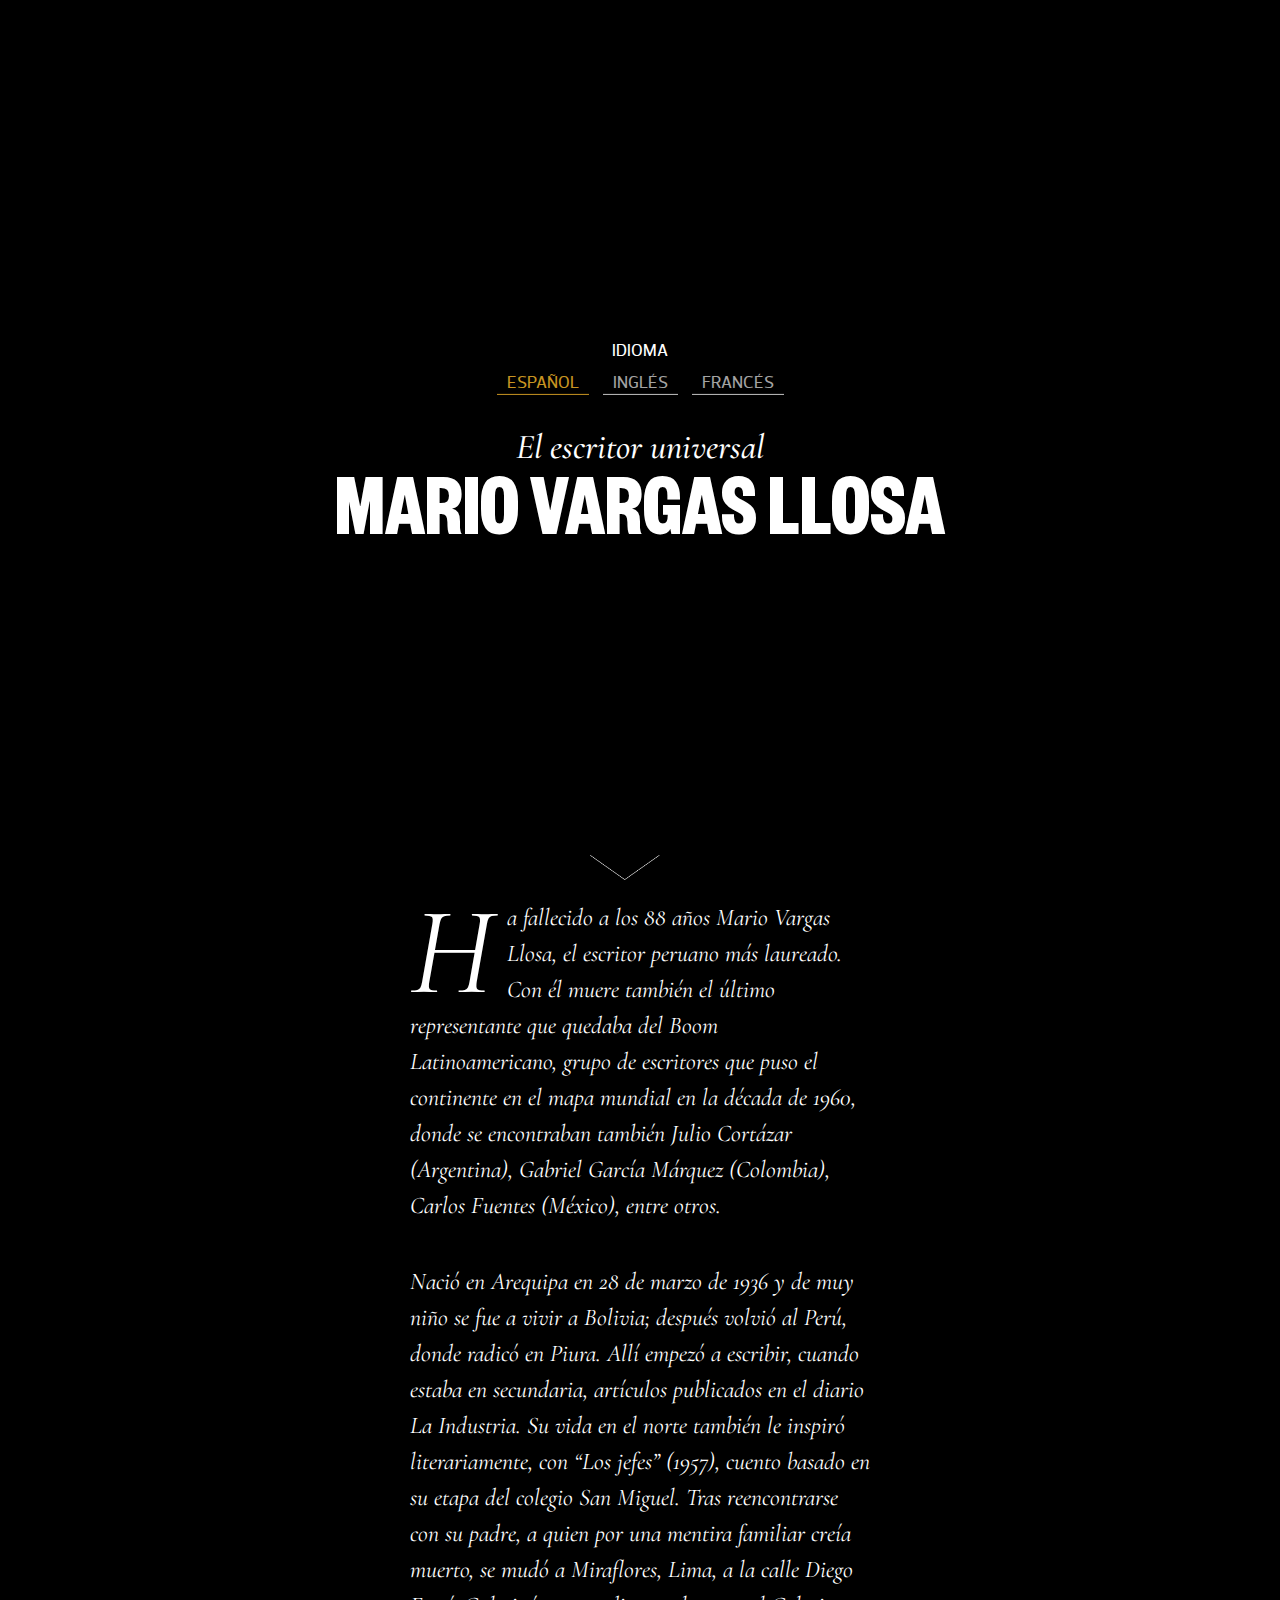
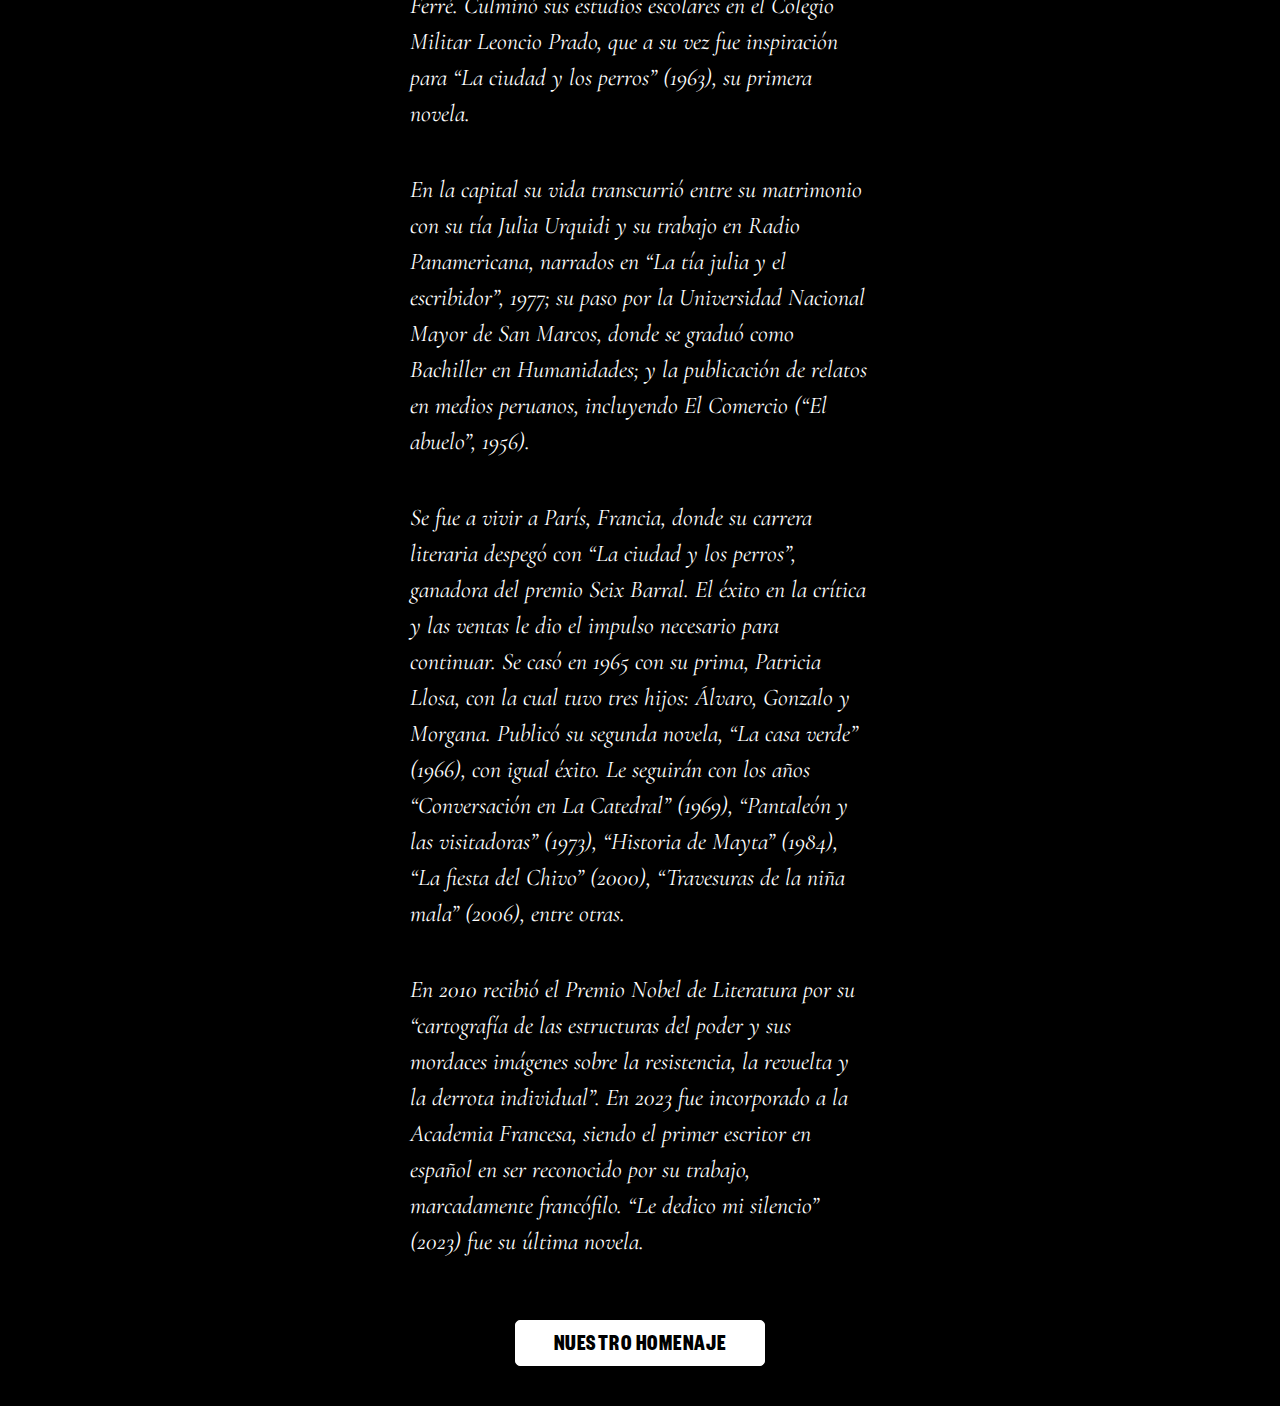
==== commit cbefd0b7: "update" ====
--- a/index.html
+++ b/index.html
@@ -14,11 +14,29 @@
 </head>
 <body id="intro">
     <div class="main-intro">
+        
         <div class="box-pantalla-inicio">
-            <h1>
-                <span>El escritor universal</span>
-                Mario Vargas Llosa
-            </h1>
+            <div class="ctn-box-pantalla-inicio">
+                <ul class="idiomas">
+                    <li>
+                        <p>idioma</p>
+                    </li>
+                    <div class="clear"></div>
+                    <li class="idioma-active">
+                        <p>español</p>
+                    </li>
+                    <li>
+                        <p>inglés</p>
+                    </li>
+                    <li>
+                        <p>francés</p>
+                    </li>
+                </ul>
+                <h1>
+                    <span>El escritor universal</span>
+                    Mario Vargas Llosa
+                </h1>
+            </div>            
             <img class="flecha" src="./img/flecha-bajar.png" alt="" width="100%">
         </div>
         <div class="box-texto-intro">
--- a/css/style.css
+++ b/css/style.css
@@ -86,24 +86,27 @@
         position: relative;              
         width: 100%;  
     }
-        .box-pantalla-inicio h1{
-            color: #fff;
-            font: 90px / 1.2 'Founders Grotesk X-Condensed';
+        .ctn-box-pantalla-inicio{
             left: 50%;
-            text-align: center;
-            text-transform: uppercase;
             transform: translate(-50%, -50%);                
             position: absolute;
             top: 50%;
         }
-            .box-pantalla-inicio h1 span{
-                display: block;
-                font-family: "Cormorant Garamond", serif;
-                font-size: 35px;
-                font-style: italic;
-                font-weight: 500;
-                text-transform: none;
-            }
+            .box-pantalla-inicio h1{
+                color: #fff;
+                font: 90px / 1.2 'Founders Grotesk X-Condensed';     
+                margin: 0 auto;          
+                text-align: center;
+                text-transform: uppercase;  
+            }
+                .box-pantalla-inicio h1 span{
+                    display: block;
+                    font-family: "Cormorant Garamond", serif;
+                    font-size: 35px;
+                    font-style: italic;
+                    font-weight: 500;
+                    text-transform: none;
+                }
         .box-pantalla-inicio img{
             bottom: 20px;
             cursor: pointer;
@@ -575,12 +578,12 @@
 }
     .box-portada{
         display: inline-block;
-        max-width: 400px;
+        max-width: 300px;
         vertical-align: top;
     }
         .box-portada h4{
             display: inline-block;
-            font: 1.8rem/1 "Cormorant Garamond", serif;
+            font: 1.6rem/1 "Cormorant Garamond", serif;
             font-style: italic;
             font-weight: 700;
             margin: 0 auto;
@@ -590,7 +593,7 @@
         .box-portada img{
             box-shadow: 2px 2px 20px #555555;
             display: inline-block;
-            margin: 0 0 0 40px;
+            margin: 20px 0;
             max-width: 200px;
             vertical-align: top;
         }
@@ -616,19 +619,28 @@
             max-width: 400px;
             text-align: center;
         }
-        .box-info-obra a {
+        .btn-box-info-obra{
             border: 1px solid #000;
             color: #000;
+            cursor: pointer;
             display: block;
             font: 1.2rem / 40px 'Founders Grotesk X-Condensed';
             height: 35px;
-            margin: 10px auto;
+            margin: 20px auto;
             max-width: 120px;
             text-align: center;
             text-decoration: none;
             text-transform: uppercase;
-            padding: 5px 10px;
-            
+            padding: 5px 10px;            
+        }
+    #info-obra-1{
+        max-width: 550px;
+    }
+        #info-obra-1 p{
+            max-width: 45%;
+        }
+        #info-obra-1 h6{
+            max-width: 420px;
         }
     .box-obra-derecha{
         position: relative;
@@ -637,7 +649,43 @@
             padding: 20px 40px 0 0;
         }
         .box-obra-derecha .box-portada img{
-            margin: 0 40px 0 0;
+            margin: 0 0 20px;
+        }
+.box-resumen{
+    background: rgba(255, 255, 255, 0.9);
+    height: 100%;
+    position: fixed;
+    top: 0;
+    width: 100%;
+    z-index: 50;
+}
+    .ctn-box-resumen{
+        background-color: #fff;
+        border: 2px solid #000;
+        box-sizing: border-box;        
+        left: 50%;
+        max-height: 65vh;
+        max-width: 400px;        
+        overflow-y: scroll;     
+        position: absolute;        
+        top: 20%;
+        transform: translate(-50%, 0%);        
+    }
+        .ctn-box-resumen p{
+            font: 17px/1.5 'founders_groteskregular';
+            margin: 0 auto;
+            padding: 20px 30px;
+        }
+        .ctn-box-resumen .btn-cerrar{
+            background-color: #000;
+            color: #fff;
+            cursor: pointer;
+            float: right;
+            font: 1.2rem / 1.2 'prelobold';
+            padding: 5px 10px;
+            position: sticky;
+            top: 0;
+            width: 15px;            
         }
 .box-separador{
     border-bottom: 1px solid #cfb66e;
@@ -676,40 +724,96 @@
         text-align: left;
         vertical-align: top;
     }
-    #foto-1{
+    #foto-1,
+    #foto-9,
+    #foto-17{
         margin-bottom: 30px;
         max-width: 600px;
     }
-    #foto-2{
+    #foto-2,
+    #foto-10,
+    #foto-18{
         max-width: 500px;
     }
-    #foto-3{
+    #foto-3,
+    #foto-11,
+    #foto-21{
         margin-bottom: 30px;
         max-width: 250px;
     }
-    #foto-5{
+    #foto-5,
+    #foto-12{
         display: inline-block;
         margin-bottom: 30px;
         max-width: 410px;
         vertical-align: top;
     }
-    #foto-6{
+    #foto-6,
+    #foto-13{
         display: inline-block;
         margin: 0 30px 30px;
         max-width: 400px;
         vertical-align: top;
     }
-    #foto-7{
+    #foto-7,
+    #foto-14{
         display: inline-block;
-        margin: -150px 30px 30px 0;
+        margin: 30px 30px 30px 0;
         max-width: 330px;
         vertical-align: top;
     }
-    #foto-8{
+    #foto-8,
+    #foto-15,
+    #foto-16{
         display: inline-block;
         margin: 0 30px 30px;
         max-width: 450px;
         vertical-align: top;
+    }
+    #foto-3{
+        max-width: 275px;
+    }
+    #foto-4{
+        margin-bottom: 40px;
+        max-width: 770px;
+    }
+    #foto-6{
+        max-width: 441px;
+    }
+    #foto-7{
+        margin: 0 auto;
+        max-width: 400px;
+    }
+    #foto-10{
+        max-width: 446px;
+    }
+    #foto-11{
+        max-width: 100%;
+    }
+    #foto-14{
+        margin: 0 30px 30px;
+        max-width: 408px;
+    }
+    #foto-15{
+        max-width: 470px;
+        margin: 0 20px 30px; 
+    }
+    #foto-16{
+        max-width: 470px;
+        margin: 0 20px 30px; 
+    }
+    #foto-18,
+    #foto-19{
+        margin: 0 20px 30px;
+        max-width: 470px;
+    }
+    #foto-20{
+        margin: 0 30px 30px;
+        max-width: 400px;
+    }
+    #foto-21{
+        margin: 0 30px 30px;
+        max-width: 390px;
     }
 .box-personaje{
     margin: 0 auto 20px;
@@ -1024,7 +1128,8 @@
     }
         .bg-foto-nobel-2{
             display: inline-block;
-            max-width: 550px;
+            margin: 0 20px;
+            max-width: 450px;
             text-align: left;
             vertical-align: top;
         }
@@ -1047,6 +1152,56 @@
                 text-align: left;
                 vertical-align: top;
             }
+    .box-fotos-semana-nobel{
+        text-align: center;
+    }  
+        .box-fotos{
+            display: inline-block;
+            max-width: 1000px;
+            vertical-align: top;
+        }
+            .box-fotos img{
+                display: inline-block;
+                margin: 0 20px 20px;
+                width: 45%;
+            }
+            .bg-discurso{
+                padding-top: 23px;
+                vertical-align: top;     
+            }
+            .box-foto-1,
+            .box-foto-2{
+                display: inline-block;
+                vertical-align: top;
+                width: 49%;
+            }
+                .box-foto-1 img{
+                    margin: 0 auto;
+                    width: 100%;
+                }
+                .box-foto-2 img{
+                    margin: 0 auto;
+                    width: 80%;
+                }
+            .box-foto-1 p,
+            .box-foto-2 p{
+                font: 1rem / 1.4 'Founders Grotesk light';
+                margin: 10px auto;
+                padding: 0 15px;
+                text-align: left;    
+            }
+        p.leyenda-semana-nobel{
+            font: 1rem / 1.4 'Founders Grotesk light';
+            margin: 5px auto 40px;
+            max-width: 550px;
+            padding: 0;
+            text-align: left;
+            vertical-align: top;
+        }
+        .bg-premiacion-1{
+            margin-bottom: 30px;
+            max-width: 900px;
+        }
 
 ul.premios{
     margin: 10px auto 40px;
@@ -1791,6 +1946,9 @@
     }
         .box-portada h4{
             font-size: 2rem;
+            max-width: 100%;
+            text-align: center;
+            width: 100%;
         }
     .box-info-obra,
     .box-obra-derecha .box-info-obra{
@@ -1803,7 +1961,7 @@
         }
 
     .box-obra-derecha .box-info-obra   {
-        margin-top: 270px;
+        margin-top: 360px;
     }         
     .box-obra-derecha .box-portada{
         box-sizing: border-box;
@@ -1812,11 +1970,15 @@
         width: 100%;
     }
     .box-portada img{
-        max-width: 35%;
+        display: block;
+        margin: 20px auto !important;
+        max-width: 45%;
     }
     .box-separador h3,
     .box-main-galeria{
-        padding: 0 20px;
+        display: block;
+        margin: 20px auto;
+        max-width: 35%;  
     }
     .box-main-galeria .box-doble{
         margin: 30px 0 30px;
@@ -2091,6 +2253,29 @@
         font-size: 1.55rem;
         max-width: 85% !important;
     }
+    #info-obra-1 p {
+        max-width: 100%; 
+    }
+    .box-fotos img{
+        width: 90%;
+    }
+    .bg-discurso{    
+        padding-top: 0;           
+        width: 90% !important;
+    }
+    p.leyenda-semana-nobel{
+        font-size: 1.2rem;
+        padding: 0 20px 0;
+    }
+    .box-main-galeria{
+        max-width: 95%;
+    }
+    .ctn-box-pantalla-inicio{
+        width: 100%;
+    }
+    .box-texto-intro {
+        padding: 0 20px;
+    }
     
 }
   
@@ -2147,6 +2332,9 @@
         background-size: contain;
         height: 300px;
     }
+    .bg-premiacion-1{
+        max-width: 85%;
+    }
 }
 
 
@@ -2448,4 +2636,37 @@
 }
 .height{
     height: auto !important;
-}+}
+
+ul.idiomas{
+    list-style: none;
+    padding: 0 0 10px;
+    text-align: center;
+}
+    ul.idiomas li{
+        display: inline-block;
+        text-align: center;
+        vertical-align: top;
+    }
+        ul.idiomas li p{
+            border-bottom: 1px solid #c2c2c2;
+            color: #a3a3a3;
+            cursor: pointer;
+            font: 17px/1.3 'prelomedium';
+            margin: 0 5px 5px;
+            padding: 0 10px;
+            text-transform: uppercase;
+        }
+        ul.idiomas li:nth-child(1) p{
+            border-bottom: none;
+            color: #fff;
+            display: block;
+            margin-bottom: 10px;
+        }
+        .idioma-active{
+
+        }
+            .idioma-active p{
+                border-bottom-color: #C79421 !important;
+                color:  #C79421 !important;
+            }